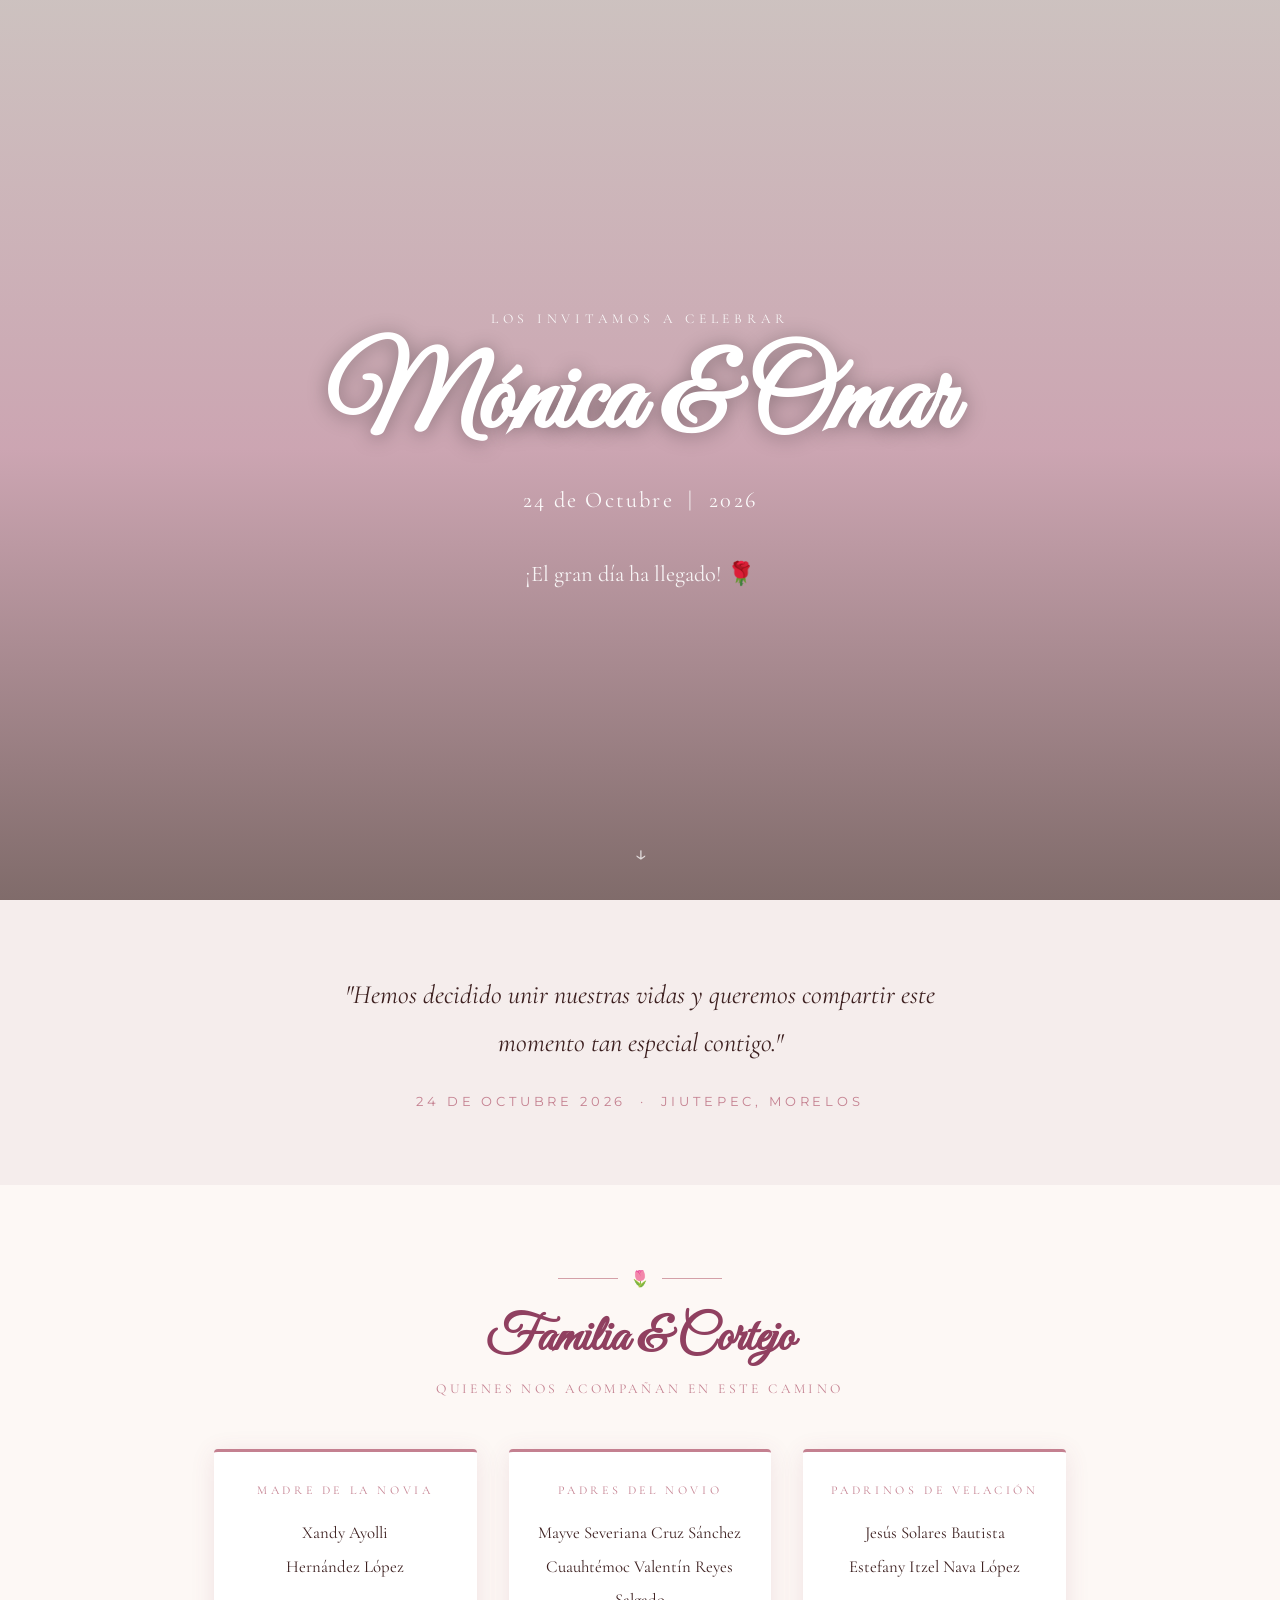
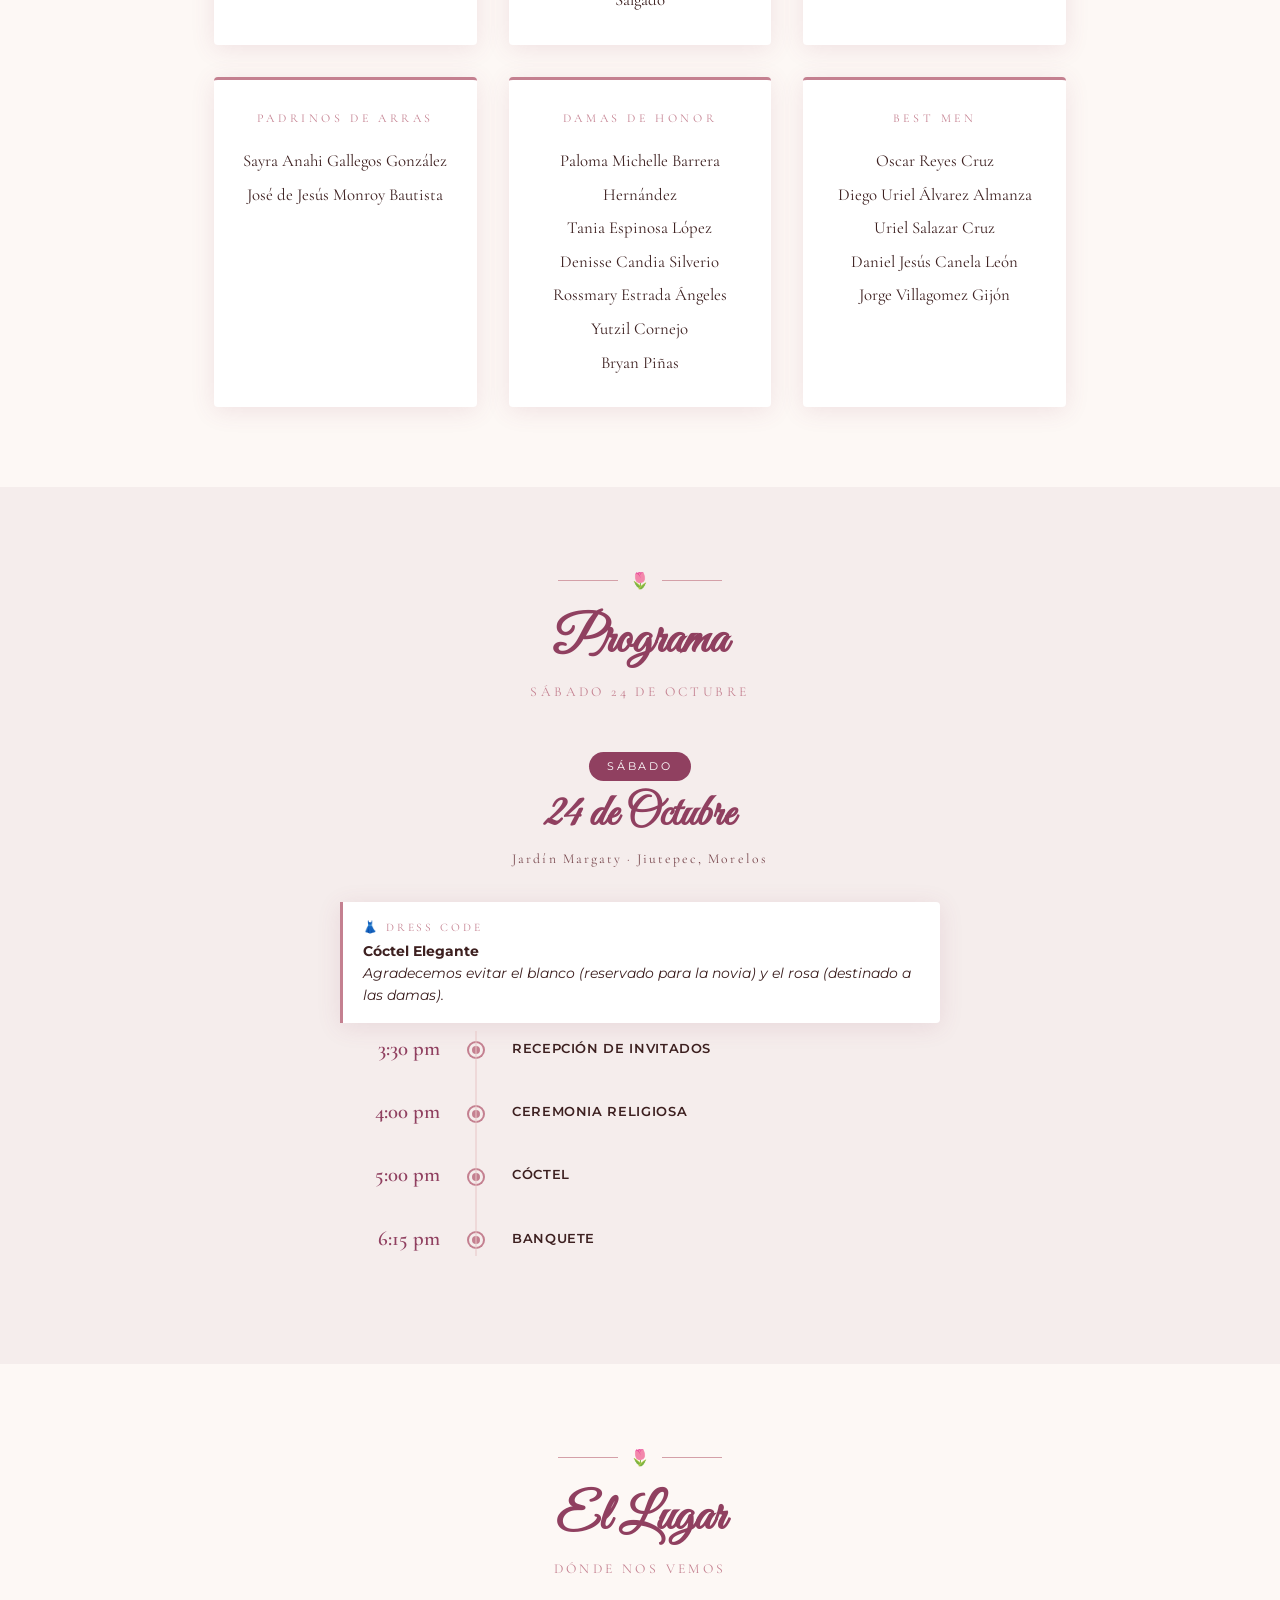
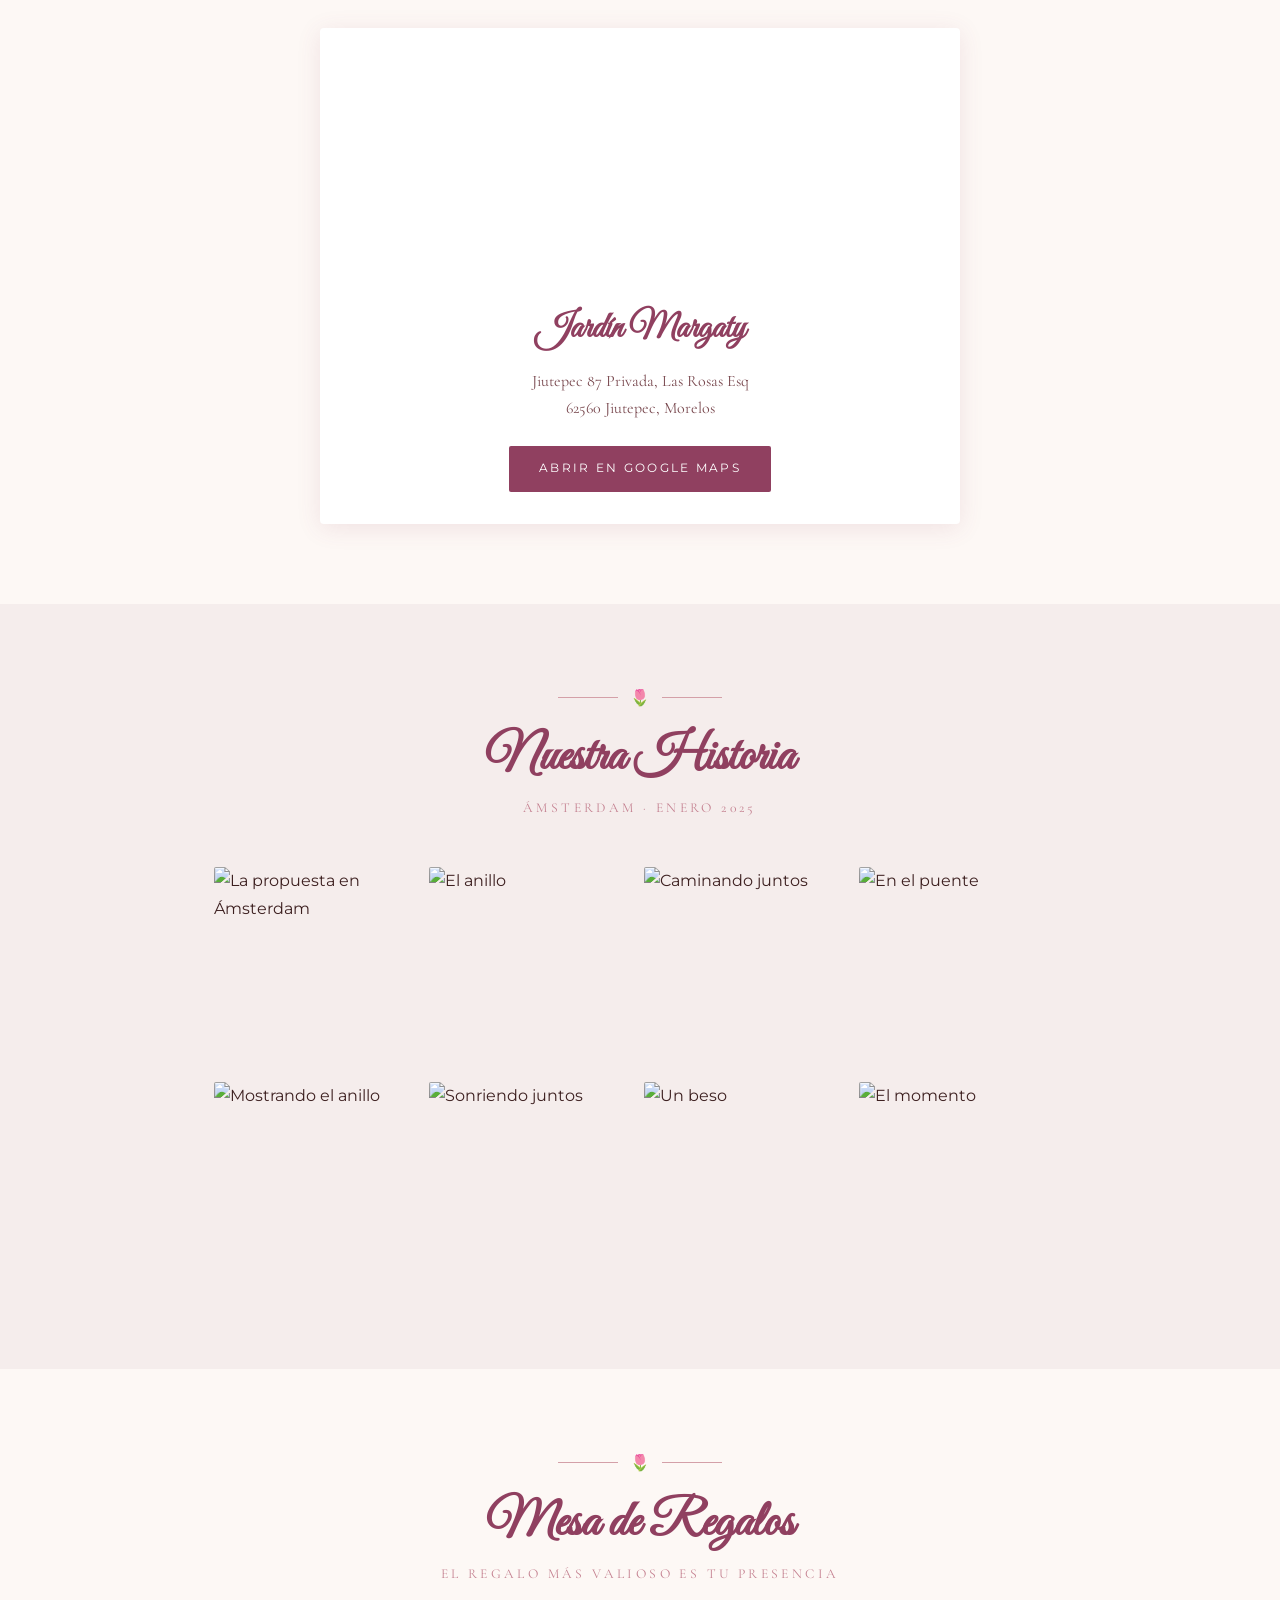
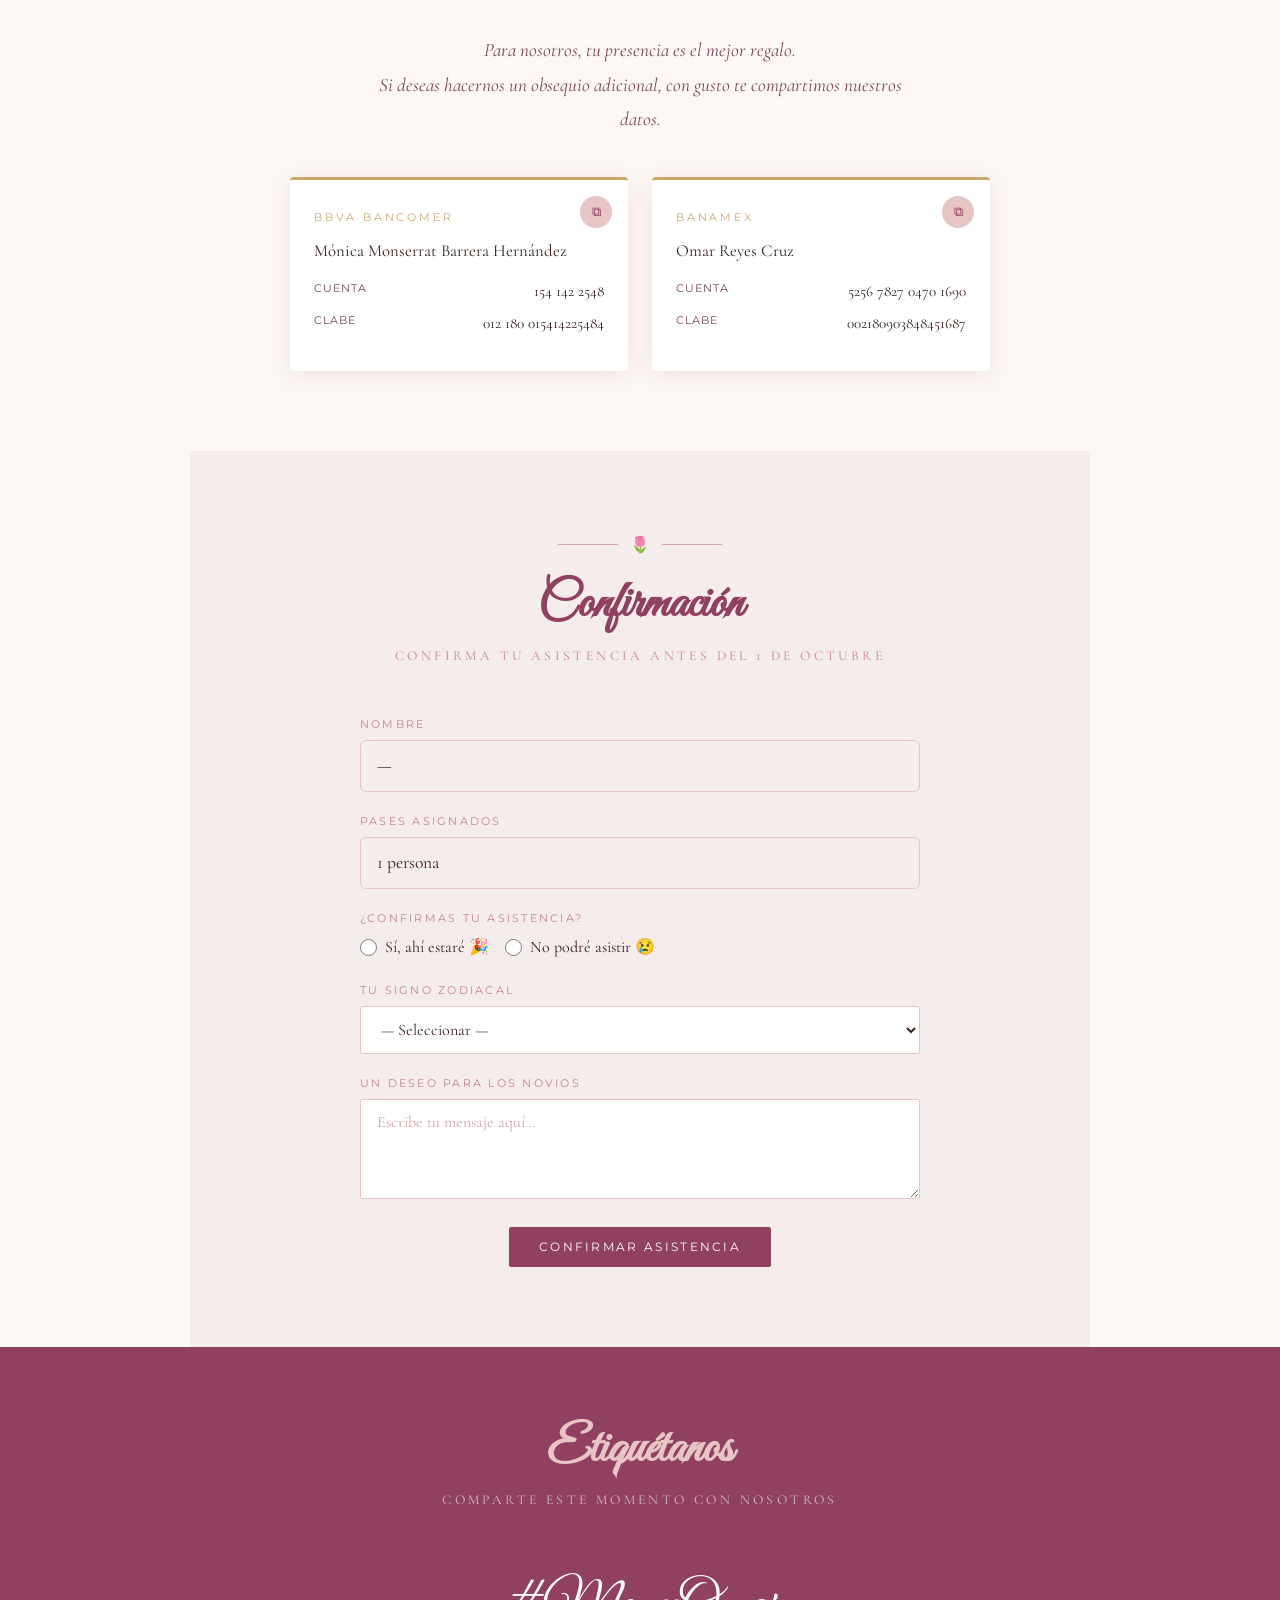
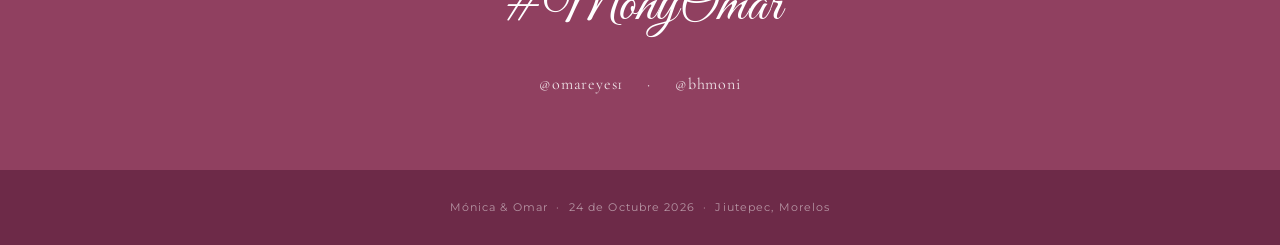
==== index.html @ d5cf1d87 "Mapa: usar coordenadas directas en botón Abrir en Google Maps Co-Authored-By: Claude Sonnet 4.6 <nor" ====
<!DOCTYPE html>
<html lang="es">
<head>
  <meta charset="UTF-8" />
  <meta name="viewport" content="width=device-width, initial-scale=1.0" />
  <title>Mónica & Omar · 24 de Octubre 2026</title>
  <meta name="description" content="Estás invitado a la boda de Mónica y Omar · 24 de Octubre 2026 · Jardín Margaty, Jiutepec, Morelos" />

  <!-- Open Graph -->
  <meta property="og:title"       content="Mónica & Omar · 24 Oct 2026" />
  <meta property="og:description" content="Nos casamos y queremos compartir este momento contigo." />
  <meta property="og:image"       content="./assets/img/20250118-IMG_1184.jpg" />
  <meta property="og:type"        content="website" />

  <!-- Fonts -->
  <link rel="preconnect" href="https://fonts.googleapis.com" />
  <link rel="preconnect" href="https://fonts.gstatic.com" crossorigin />
  <link href="https://fonts.googleapis.com/css2?family=Cormorant+Garamond:ital,wght@0,400;0,600;1,400&family=Great+Vibes&family=Montserrat:wght@300;400;600&display=swap" rel="stylesheet" />

  <link rel="stylesheet" href="./assets/css/style.css" />
</head>
<body>

  <!-- ===================== HERO ===================== -->
  <section class="hero">
    <div class="hero__bg" aria-hidden="true"></div>
    <div class="hero__overlay" aria-hidden="true"></div>
    <div class="hero__content">
      <p class="hero__eyebrow">Los invitamos a celebrar</p>
      <h1 class="hero__names">Mónica &amp; Omar</h1>
      <p class="hero__date">24 de Octubre &nbsp;|&nbsp; 2026</p>

      <div class="countdown" id="countdown">
        <div class="countdown__unit">
          <span class="countdown__num" id="cd-days">--</span>
          <span class="countdown__label">Días</span>
        </div>
        <div class="countdown__unit">
          <span class="countdown__num" id="cd-hours">--</span>
          <span class="countdown__label">Horas</span>
        </div>
        <div class="countdown__unit">
          <span class="countdown__num" id="cd-mins">--</span>
          <span class="countdown__label">Minutos</span>
        </div>
        <div class="countdown__unit">
          <span class="countdown__num" id="cd-secs">--</span>
          <span class="countdown__label">Segundos</span>
        </div>
      </div>
    </div>
    <div class="hero__scroll" aria-hidden="true">↓</div>
  </section>

  <!-- ===================== MENSAJE ===================== -->
  <section class="opening fade-in">
    <p class="opening__quote">
      "Hemos decidido unir nuestras vidas y queremos compartir este momento tan especial contigo."
    </p>
    <p class="opening__date">24 de Octubre 2026 &nbsp;·&nbsp; Jiutepec, Morelos</p>
  </section>

  <!-- ===================== SALUDO PERSONAL ===================== -->
  <section class="section saludo-personal fade-in" id="saludo-section" style="display:none">
    <div class="saludo-card">
      <p class="saludo-card__icon">🌷</p>
      <p class="saludo-card__texto" id="saludo-texto"></p>
      <p class="saludo-card__firma">— Mónica &amp; Omar</p>
    </div>
  </section>

  <!-- ===================== CORTEJO ===================== -->
  <section class="section">
    <div class="divider fade-in"><span class="divider-icon">🌷</span></div>
    <h2 class="section-title fade-in">Familia &amp; Cortejo</h2>
    <p class="section-subtitle fade-in">Quienes nos acompañan en este camino</p>

    <div class="cortejo__grid">

      <div class="cortejo__group fade-in">
        <p class="cortejo__group-title">Madre de la Novia</p>
        <p class="cortejo__name">Xandy Ayolli<br>Hernández López</p>
      </div>

      <div class="cortejo__group fade-in">
        <p class="cortejo__group-title">Padres del Novio</p>
        <p class="cortejo__name">
          Mayve Severiana Cruz Sánchez<br>
          Cuauhtémoc Valentín Reyes Salgado
        </p>
      </div>

      <div class="cortejo__group fade-in">
        <p class="cortejo__group-title">Padrinos de Velación</p>
        <p class="cortejo__name">
          Jesús Solares Bautista<br>
          Estefany Itzel Nava López
        </p>
      </div>

      <div class="cortejo__group fade-in">
        <p class="cortejo__group-title">Padrinos de Arras</p>
        <p class="cortejo__name">
          Sayra Anahi Gallegos González<br>
          José de Jesús Monroy Bautista
        </p>
      </div>

      <div class="cortejo__group fade-in">
        <p class="cortejo__group-title">Damas de Honor</p>
        <p class="cortejo__name">
          Paloma Michelle Barrera Hernández<br>
          Tania Espinosa López<br>
          Denisse Candia Silverio<br>
          Rossmary Estrada Ángeles<br>
          Yutzil Cornejo<br>
          Bryan Piñas
        </p>
      </div>

      <div class="cortejo__group fade-in">
        <p class="cortejo__group-title">Best Men</p>
        <p class="cortejo__name">
          Oscar Reyes Cruz<br>
          Diego Uriel Álvarez Almanza<br>
          Uriel Salazar Cruz<br>
          Daniel Jesús Canela León<br>
          Jorge Villagomez Gijón
        </p>
      </div>

    </div>
  </section>

  <!-- ===================== PROGRAMA ===================== -->
  <section class="section section--full programa">
    <div style="max-width:900px;margin:0 auto;padding:0 24px">
      <div class="divider fade-in"><span class="divider-icon">🌷</span></div>
      <h2 class="section-title fade-in">Programa</h2>
      <p class="section-subtitle fade-in">Sábado 24 de Octubre</p>

      <div class="programa__days">

        <!-- SÁBADO -->
        <div class="fade-in">
          <div class="dia-header">
            <span class="dia-header__tag">Sábado</span>
            <h3 class="dia-header__name">24 de Octubre</h3>
            <p class="dia-header__date">Jardín Margaty · Jiutepec, Morelos</p>
          </div>

          <div class="dia-dresscode fade-in">
            <p class="dia-dresscode__title">👗 Dress Code</p>
            <p class="dia-dresscode__text">
              <strong>Cóctel Elegante</strong><br>
              <em>Agradecemos evitar el blanco (reservado para la novia) y el rosa (destinado a las damas).</em>
            </p>
          </div>

          <div class="timeline fade-in">
            <div class="timeline__item">
              <div class="timeline__time">3:30 pm</div>
              <div class="timeline__dot"></div>
              <div class="timeline__content">
                <p class="timeline__content-title">Recepción de Invitados</p>
              </div>
            </div>
            <div class="timeline__item">
              <div class="timeline__time">4:00 pm</div>
              <div class="timeline__dot"></div>
              <div class="timeline__content">
                <p class="timeline__content-title">Ceremonia Religiosa</p>
              </div>
            </div>
            <div class="timeline__item">
              <div class="timeline__time">5:00 pm</div>
              <div class="timeline__dot"></div>
              <div class="timeline__content">
                <p class="timeline__content-title">Cóctel</p>
              </div>
            </div>
            <div class="timeline__item">
              <div class="timeline__time">6:15 pm</div>
              <div class="timeline__dot"></div>
              <div class="timeline__content">
                <p class="timeline__content-title">Banquete</p>
              </div>
            </div>
          </div>
        </div>

      </div>
    </div>
  </section>

  <!-- ===================== LUGAR ===================== -->
  <section class="section lugar">
    <div class="divider fade-in"><span class="divider-icon">🌷</span></div>
    <h2 class="section-title fade-in">El Lugar</h2>
    <p class="section-subtitle fade-in">Dónde nos vemos</p>

    <div class="lugar__card fade-in">
      <iframe
        class="lugar__map"
        src="https://www.google.com/maps/embed?pb=!1m18!1m12!1m3!1d3773.5!2d-99.2026039!3d18.8896156!2m3!1f0!2f0!3f0!3m2!1i1024!2i768!4f13.1!3m3!1m2!1s0x85cddf001e820e43:0xcff3419df0b60495!2sJard%C3%ADn+Margaty!5e0!3m2!1ses!2smx!4v1"
        allowfullscreen=""
        loading="lazy"
        referrerpolicy="no-referrer-when-downgrade"
        title="Jardín Margaty"
      ></iframe>
      <div class="lugar__info">
        <h3 class="lugar__name">Jardín Margaty</h3>
        <p class="lugar__address">
          Jiutepec 87 Privada, Las Rosas Esq<br>
          62560 Jiutepec, Morelos
        </p>
        <a
          class="btn"
          href="https://maps.google.com/?q=18.8896298,-99.2000004"
          target="_blank"
          rel="noopener"
        >
          Abrir en Google Maps
        </a>
      </div>
    </div>
  </section>

  <!-- ===================== GALERÍA ===================== -->
  <section class="galeria section--full fade-in">
    <div class="galeria__inner">
      <div class="divider"><span class="divider-icon">🌷</span></div>
      <h2 class="section-title">Nuestra Historia</h2>
      <p class="section-subtitle">Ámsterdam · Enero 2025</p>

      <div class="galeria__grid">
        <div class="foto"><img src="./assets/img/20250118-IMG_1188.jpg" alt="La propuesta en Ámsterdam" loading="lazy" /></div>
        <div class="foto"><img src="./assets/img/20250118-IMG_1177.jpg" alt="El anillo" loading="lazy" /></div>
        <div class="foto"><img src="./assets/img/20250118-IMG_1212.jpg" alt="Caminando juntos" loading="lazy" /></div>
        <div class="foto"><img src="./assets/img/20250118-IMG_1134.jpg" alt="En el puente" loading="lazy" /></div>
        <div class="foto"><img src="./assets/img/20250118-IMG_1184.jpg" alt="Mostrando el anillo" loading="lazy" /></div>
        <div class="foto"><img src="./assets/img/20250118-IMG_1129.jpg" alt="Sonriendo juntos" loading="lazy" /></div>
        <div class="foto"><img src="./assets/img/20250118-IMG_1143.jpg" alt="Un beso" loading="lazy" /></div>
        <div class="foto"><img src="./assets/img/20250118-IMG_1167.jpg" alt="El momento" loading="lazy" /></div>
      </div>
    </div>
  </section>

  <!-- ===================== REGALOS ===================== -->
  <section class="section regalos">
    <div class="divider fade-in"><span class="divider-icon">🌷</span></div>
    <h2 class="section-title fade-in">Mesa de Regalos</h2>
    <p class="section-subtitle fade-in">El regalo más valioso es tu presencia</p>

    <p class="regalos__msg fade-in">
      Para nosotros, tu presencia es el mejor regalo.<br>
      Si deseas hacernos un obsequio adicional, con gusto te compartimos nuestros datos.
    </p>

    <div class="regalos__cards">

      <div class="regalo-card fade-in">
        <button class="copy-btn" data-copy="154 142 2548" title="Copiar número de cuenta">⧉</button>
        <p class="regalo-card__bank">BBVA Bancomer</p>
        <p class="regalo-card__name">Mónica Monserrat Barrera Hernández</p>
        <div class="regalo-card__row">
          <span class="regalo-card__key">Cuenta</span>
          <span class="regalo-card__val">154 142 2548</span>
        </div>
        <div class="regalo-card__row">
          <span class="regalo-card__key">CLABE</span>
          <span class="regalo-card__val">012 180 015414225484</span>
        </div>
      </div>

      <div class="regalo-card fade-in">
        <button class="copy-btn" data-copy="5256 7827 0470 1690" title="Copiar número de cuenta">⧉</button>
        <p class="regalo-card__bank">Banamex</p>
        <p class="regalo-card__name">Omar Reyes Cruz</p>
        <div class="regalo-card__row">
          <span class="regalo-card__key">Cuenta</span>
          <span class="regalo-card__val">5256 7827 0470 1690</span>
        </div>
        <div class="regalo-card__row">
          <span class="regalo-card__key">CLABE</span>
          <span class="regalo-card__val">002180903848451687</span>
        </div>
      </div>

    </div>
  </section>

  <!-- ===================== RSVP ===================== -->
  <section class="section rsvp">
    <div class="divider fade-in"><span class="divider-icon">🌷</span></div>
    <h2 class="section-title fade-in">Confirmación</h2>
    <p class="section-subtitle fade-in">Confirma tu asistencia antes del 1 de Octubre</p>

    <form id="rsvp-form" class="rsvp__form fade-in" novalidate>
      <input type="hidden" name="version" value="Sábado" />

      <div class="form-group">
        <label class="form-label">Nombre</label>
        <p class="pases-badge" id="nombre-display"></p>
        <input type="hidden" id="nombre" name="nombre" />
      </div>

      <div class="form-group">
        <label class="form-label">Pases asignados</label>
        <p class="pases-badge" id="pases-display"></p>
        <input type="hidden" id="pases" name="pases" />
      </div>

      <div class="form-group" id="mesa-group" style="display:none">
        <label class="form-label">Mesa asignada</label>
        <p class="pases-badge" id="mesa-display"></p>
        <input type="hidden" id="mesa" name="mesa" />
      </div>

      <div class="form-group">
        <label class="form-label">¿Confirmas tu asistencia?</label>
        <div class="form-radio-group">
          <label class="radio-option">
            <input type="radio" name="asistencia" value="Sí" required /> Sí, ahí estaré 🎉
          </label>
          <label class="radio-option">
            <input type="radio" name="asistencia" value="No" /> No podré asistir 😢
          </label>
        </div>
      </div>

      <div id="companions-container"></div>

      <div class="form-group">
        <label class="form-label" for="mensaje">Un deseo para los novios</label>
        <textarea class="form-control" id="mensaje" name="mensaje" placeholder="Escribe tu mensaje aquí..."></textarea>
      </div>

      <div class="form-submit">
        <button type="submit" class="btn">Confirmar Asistencia</button>
      </div>

    </form>

    <div id="rsvp-success" class="rsvp-success">
      <div class="rsvp-success__icon">🌷</div>
      <h3 class="rsvp-success__title">¡Gracias!</h3>
      <p class="rsvp-success__text">Tu confirmación fue recibida. Nos vemos el 24 de octubre.</p>
    </div>

  </section>

  <!-- ===================== REDES ===================== -->
  <section class="redes fade-in">
    <h2 class="section-title" style="color:var(--blush)">Etiquétanos</h2>
    <p class="section-subtitle">Comparte este momento con nosotros</p>
    <p class="redes__hashtag">#MonyOmar</p>
    <div class="redes__handles">
      <span class="redes__handle">@omareyes1</span>
      <span class="redes__handle">·</span>
      <span class="redes__handle">@bhmoni</span>
    </div>
  </section>

  <!-- ===================== FOOTER ===================== -->
  <footer>
    <p>Mónica &amp; Omar &nbsp;·&nbsp; 24 de Octubre 2026 &nbsp;·&nbsp; Jiutepec, Morelos</p>
  </footer>

  <script src="./assets/js/main.js"></script>
</body>
</html>
---- assets/css/style.css ----
/* ============================================================
   VARIABLES
   ============================================================ */
:root {
  --blush:        #E8C5C5;
  --rosa-palo:    #D4A0A8;
  --rosa-canela:  #C48090;
  --rosa-medio:   #B06878;
  --borgona:      #904060;
  --borgona-dark: #6D2A48;
  --crema:        #FDF8F5;
  --crema-2:      #F5EDEC;
  --texto:        #3D2020;
  --texto-suave:  #7A4A50;
  --dorado:       #C9A96E;
  --blanco:       #FFFFFF;

  --font-script: 'Great Vibes', cursive;
  --font-serif:  'Cormorant Garamond', serif;
  --font-sans:   'Montserrat', sans-serif;

  --shadow:       0 4px 24px rgba(144, 64, 96, 0.12);
  --shadow-hover: 0 8px 36px rgba(144, 64, 96, 0.22);
  --transition:   all 0.35s ease;
}

/* ============================================================
   RESET & BASE
   ============================================================ */
*, *::before, *::after { box-sizing: border-box; margin: 0; padding: 0; }

html { scroll-behavior: smooth; font-size: 16px; }

body {
  font-family: var(--font-sans);
  background: var(--crema);
  color: var(--texto);
  overflow-x: hidden;
  line-height: 1.7;
}

img { display: block; max-width: 100%; }
a   { color: inherit; text-decoration: none; }

/* ============================================================
   UTILITIES
   ============================================================ */
.section {
  padding: 80px 24px;
  max-width: 900px;
  margin: 0 auto;
}

.section--full {
  max-width: 100%;
  padding-left: 0;
  padding-right: 0;
}

.section-title {
  font-family: var(--font-script);
  font-size: clamp(2.2rem, 6vw, 3.2rem);
  color: var(--borgona);
  text-align: center;
  margin-bottom: 8px;
  line-height: 1.2;
}

.section-subtitle {
  font-family: var(--font-serif);
  font-size: clamp(0.75rem, 2.2vw, 0.85rem);
  letter-spacing: 0.25em;
  text-transform: uppercase;
  color: var(--rosa-canela);
  text-align: center;
  margin-bottom: 48px;
}

.divider {
  display: flex;
  align-items: center;
  justify-content: center;
  gap: 12px;
  margin: 0 auto 16px;
  width: fit-content;
}
.divider::before,
.divider::after {
  content: '';
  display: block;
  width: 60px;
  height: 1px;
  background: var(--rosa-palo);
}
.divider-icon {
  color: var(--rosa-canela);
  font-size: 1rem;
}

/* fade-in on scroll */
.fade-in {
  opacity: 0;
  transform: translateY(28px);
  transition: opacity 0.7s ease, transform 0.7s ease;
}
.fade-in.visible {
  opacity: 1;
  transform: translateY(0);
}

/* ============================================================
   HERO
   ============================================================ */
.hero {
  position: relative;
  width: 100%;
  height: 100svh;
  min-height: 600px;
  overflow: hidden;
  display: flex;
  align-items: center;
  justify-content: center;
}

.hero__bg {
  position: absolute;
  inset: 0;
  background-image: url('../img/20250118-IMG_1188.jpg');
  background-size: cover;
  background-position: center 30%;
  transform: scale(1.05);
  transition: transform 8s ease;
}
.hero__bg.loaded { transform: scale(1); }

.hero__overlay {
  position: absolute;
  inset: 0;
  background: linear-gradient(
    to bottom,
    rgba(61, 32, 32, 0.25) 0%,
    rgba(144, 64, 96, 0.45) 50%,
    rgba(61, 32, 32, 0.65) 100%
  );
}

.hero__content {
  position: relative;
  z-index: 2;
  text-align: center;
  color: var(--blanco);
  padding: 24px;
}

.hero__eyebrow {
  font-family: var(--font-serif);
  font-size: clamp(0.7rem, 2vw, 0.85rem);
  letter-spacing: 0.35em;
  text-transform: uppercase;
  opacity: 0.9;
  margin-bottom: 12px;
}

.hero__names {
  font-family: var(--font-script);
  font-size: clamp(3.5rem, 12vw, 7rem);
  line-height: 1.1;
  text-shadow: 0 2px 20px rgba(0,0,0,0.35);
  margin-bottom: 16px;
}

.hero__date {
  font-family: var(--font-serif);
  font-size: clamp(1rem, 3vw, 1.4rem);
  letter-spacing: 0.1em;
  opacity: 0.95;
  margin-bottom: 36px;
}

/* countdown */
.countdown {
  display: flex;
  gap: clamp(10px, 3vw, 24px);
  justify-content: center;
  flex-wrap: wrap;
}

.countdown__unit {
  display: flex;
  flex-direction: column;
  align-items: center;
  background: rgba(255,255,255,0.15);
  backdrop-filter: blur(8px);
  border: 1px solid rgba(255,255,255,0.3);
  border-radius: 8px;
  padding: 14px 18px 10px;
  min-width: 70px;
}

.countdown__num {
  font-family: var(--font-serif);
  font-size: clamp(1.8rem, 5vw, 2.6rem);
  font-weight: 600;
  line-height: 1;
}

.countdown__label {
  font-size: 0.58rem;
  letter-spacing: 0.2em;
  text-transform: uppercase;
  margin-top: 4px;
  opacity: 0.85;
}

.hero__scroll {
  position: absolute;
  bottom: 28px;
  left: 50%;
  transform: translateX(-50%);
  z-index: 2;
  color: rgba(255,255,255,0.75);
  animation: bounce 2s infinite;
  font-size: 1.4rem;
}

@keyframes bounce {
  0%, 100% { transform: translateX(-50%) translateY(0); }
  50%       { transform: translateX(-50%) translateY(8px); }
}

/* ============================================================
   OPENING MESSAGE
   ============================================================ */
.opening {
  text-align: center;
  background: var(--crema-2);
  padding: 72px 24px;
}

.opening__quote {
  font-family: var(--font-serif);
  font-size: clamp(1.2rem, 3.5vw, 1.65rem);
  color: var(--texto);
  max-width: 680px;
  margin: 0 auto 24px;
  line-height: 1.8;
  font-style: italic;
}

.opening__date {
  font-family: var(--font-sans);
  font-size: 0.8rem;
  letter-spacing: 0.3em;
  text-transform: uppercase;
  color: var(--rosa-canela);
}

/* ============================================================
   CORTEJO
   ============================================================ */
.cortejo__grid {
  display: grid;
  grid-template-columns: repeat(auto-fit, minmax(240px, 1fr));
  gap: 32px;
  margin-top: 8px;
}

.cortejo__group {
  text-align: center;
  padding: 28px 20px;
  background: var(--blanco);
  border-radius: 4px;
  box-shadow: var(--shadow);
  border-top: 3px solid var(--rosa-canela);
}

.cortejo__group-title {
  font-family: var(--font-serif);
  font-size: 0.75rem;
  letter-spacing: 0.3em;
  text-transform: uppercase;
  color: var(--rosa-canela);
  margin-bottom: 16px;
}

.cortejo__name {
  font-family: var(--font-serif);
  font-size: 1.05rem;
  color: var(--texto);
  line-height: 2;
}

/* ============================================================
   PROGRAMA / TIMELINE
   ============================================================ */
.programa {
  background: var(--crema-2);
}

.programa__days {
  display: flex;
  flex-direction: column;
  gap: 60px;
}

.dia-header {
  text-align: center;
  margin-bottom: 32px;
}

.dia-header__tag {
  display: inline-block;
  background: var(--borgona);
  color: var(--blanco);
  font-family: var(--font-sans);
  font-size: 0.7rem;
  letter-spacing: 0.25em;
  text-transform: uppercase;
  padding: 5px 18px;
  border-radius: 20px;
  margin-bottom: 8px;
}

.dia-header__name {
  font-family: var(--font-script);
  font-size: clamp(2rem, 6vw, 2.8rem);
  color: var(--borgona);
  line-height: 1.2;
}

.dia-header__date {
  font-family: var(--font-serif);
  font-size: 0.85rem;
  letter-spacing: 0.15em;
  color: var(--texto-suave);
  margin-top: 4px;
}

/* timeline */
.timeline {
  position: relative;
  max-width: 600px;
  margin: 0 auto;
}

.timeline::before {
  content: '';
  position: absolute;
  left: calc(100px + 16px + 20px);
  top: 0; bottom: 0;
  width: 1px;
  background: var(--blush);
  transform: translateX(-50%);
}

.timeline__item {
  display: grid;
  grid-template-columns: 100px 40px 1fr;
  gap: 16px;
  align-items: center;
  margin-bottom: 28px;
}

.timeline__item .timeline__time    { grid-column: 1; text-align: right; }
.timeline__item .timeline__dot     { grid-column: 2; }
.timeline__item .timeline__content { grid-column: 3; text-align: left; }

.timeline__dot {
  width: 14px;
  height: 14px;
  background: var(--rosa-canela);
  border-radius: 50%;
  border: 3px solid var(--crema-2);
  box-shadow: 0 0 0 2px var(--rosa-canela);
  margin: 4px auto 0;
  flex-shrink: 0;
}

.timeline__time {
  font-family: var(--font-serif);
  font-size: 1.3rem;
  color: var(--borgona);
  font-weight: 600;
}

.timeline__content-title {
  font-family: var(--font-sans);
  font-size: 0.8rem;
  font-weight: 600;
  letter-spacing: 0.05em;
  text-transform: uppercase;
  color: var(--texto);
}

/* dress code badge */
.dia-dresscode {
  max-width: 600px;
  margin: 0 auto 8px;
  background: var(--blanco);
  border-left: 3px solid var(--rosa-canela);
  padding: 16px 20px;
  border-radius: 0 4px 4px 0;
  box-shadow: var(--shadow);
}

.dia-dresscode__title {
  font-family: var(--font-serif);
  font-size: 0.72rem;
  letter-spacing: 0.25em;
  text-transform: uppercase;
  color: var(--rosa-canela);
  margin-bottom: 4px;
}

.dia-dresscode__text {
  font-size: 0.85rem;
  color: var(--texto);
  line-height: 1.6;
}

/* ============================================================
   LUGAR
   ============================================================ */
.lugar {
  text-align: center;
}

.lugar__card {
  background: var(--blanco);
  box-shadow: var(--shadow);
  border-radius: 4px;
  overflow: hidden;
  max-width: 640px;
  margin: 0 auto;
}

.lugar__map {
  width: 100%;
  height: 240px;
  border: 0;
  display: block;
}

.lugar__info {
  padding: 32px 28px;
}

.lugar__name {
  font-family: var(--font-script);
  font-size: 2.2rem;
  color: var(--borgona);
  margin-bottom: 8px;
}

.lugar__address {
  font-family: var(--font-serif);
  font-size: 1rem;
  color: var(--texto-suave);
  line-height: 1.7;
  margin-bottom: 24px;
}

.btn {
  display: inline-block;
  background: var(--borgona);
  color: var(--blanco);
  font-family: var(--font-sans);
  font-size: 0.72rem;
  letter-spacing: 0.2em;
  text-transform: uppercase;
  padding: 13px 30px;
  border-radius: 2px;
  border: none;
  cursor: pointer;
  transition: var(--transition);
}
.btn:hover {
  background: var(--borgona-dark);
  box-shadow: var(--shadow-hover);
  transform: translateY(-1px);
}
.btn--outline {
  background: transparent;
  border: 1.5px solid var(--borgona);
  color: var(--borgona);
}
.btn--outline:hover {
  background: var(--borgona);
  color: var(--blanco);
}

/* ============================================================
   GALERÍA
   ============================================================ */
.galeria {
  background: var(--crema-2);
  padding: 80px 0;
}

.galeria__inner {
  max-width: 900px;
  margin: 0 auto;
  padding: 0 24px;
}

.galeria__grid {
  display: grid;
  grid-template-columns: repeat(4, 1fr);
  gap: 8px;
}

.galeria__grid .foto {
  aspect-ratio: 1;
  overflow: hidden;
  border-radius: 2px;
}

.galeria__grid .foto img {
  width: 100%;
  height: 100%;
  object-fit: cover;
  transition: transform 0.5s ease;
}
.galeria__grid .foto:hover img { transform: scale(1.04); }

/* ============================================================
   REGALOS
   ============================================================ */
.regalos {
  text-align: center;
}

.regalos__msg {
  font-family: var(--font-serif);
  font-size: clamp(1rem, 2.5vw, 1.2rem);
  color: var(--texto-suave);
  max-width: 560px;
  margin: 0 auto 40px;
  line-height: 1.8;
  font-style: italic;
}

.regalos__cards {
  display: grid;
  grid-template-columns: repeat(auto-fit, minmax(260px, 1fr));
  gap: 24px;
  max-width: 700px;
  margin: 0 auto;
}

.regalo-card {
  background: var(--blanco);
  box-shadow: var(--shadow);
  border-radius: 4px;
  padding: 28px 24px;
  text-align: left;
  border-top: 3px solid var(--dorado);
  position: relative;
}

.regalo-card__bank {
  font-family: var(--font-sans);
  font-size: 0.7rem;
  letter-spacing: 0.25em;
  text-transform: uppercase;
  color: var(--dorado);
  margin-bottom: 10px;
}

.regalo-card__name {
  font-family: var(--font-serif);
  font-size: 1.05rem;
  color: var(--texto);
  margin-bottom: 14px;
}

.regalo-card__row {
  display: flex;
  justify-content: space-between;
  align-items: flex-start;
  gap: 8px;
  margin-bottom: 6px;
}

.regalo-card__key {
  font-size: 0.68rem;
  letter-spacing: 0.1em;
  text-transform: uppercase;
  color: var(--texto-suave);
  flex-shrink: 0;
}

.regalo-card__val {
  font-family: var(--font-serif);
  font-size: 0.95rem;
  color: var(--texto);
  text-align: right;
  word-break: break-all;
}

.copy-btn {
  position: absolute;
  top: 16px;
  right: 16px;
  background: var(--blush);
  border: none;
  border-radius: 50%;
  width: 32px;
  height: 32px;
  cursor: pointer;
  display: flex;
  align-items: center;
  justify-content: center;
  font-size: 0.8rem;
  color: var(--borgona);
  transition: var(--transition);
}
.copy-btn:hover { background: var(--rosa-palo); color: var(--blanco); }
.copy-btn.copied { background: var(--borgona); color: var(--blanco); }

/* ============================================================
   RSVP
   ============================================================ */
.rsvp {
  background: var(--crema-2);
}

.rsvp__form {
  max-width: 560px;
  margin: 0 auto;
  display: flex;
  flex-direction: column;
  gap: 20px;
}

.form-group {
  display: flex;
  flex-direction: column;
  gap: 6px;
}

.form-label {
  font-family: var(--font-sans);
  font-size: 0.7rem;
  letter-spacing: 0.2em;
  text-transform: uppercase;
  color: var(--rosa-canela);
}

.pases-badge {
  font-family: var(--font-serif);
  font-size: 1.1rem;
  color: var(--borgonha);
  background: var(--crema-2);
  border: 1.5px solid var(--blush);
  border-radius: 6px;
  padding: 10px 16px;
  margin: 0;
}

.saludo-personal { padding: 0 24px 40px; }

.saludo-card {
  max-width: 560px;
  margin: 0 auto;
  background: var(--crema-2);
  border: 1.5px solid var(--blush);
  border-radius: 12px;
  padding: 32px 28px;
  text-align: center;
}

.saludo-card__icon { font-size: 2rem; margin: 0 0 12px; }

.saludo-card__texto {
  font-family: var(--font-serif);
  font-size: 1.15rem;
  color: var(--borgonha);
  font-style: italic;
  line-height: 1.6;
  margin: 0 0 16px;
}

.saludo-card__firma {
  font-family: var(--font-sans);
  font-size: 0.75rem;
  letter-spacing: 0.15em;
  color: var(--rosa-canela);
  margin: 0;
}

.form-control {
  background: var(--blanco);
  border: 1.5px solid var(--blush);
  border-radius: 2px;
  padding: 12px 16px;
  font-family: var(--font-serif);
  font-size: 1rem;
  color: var(--texto);
  transition: var(--transition);
  width: 100%;
  outline: none;
}
.form-control:focus {
  border-color: var(--rosa-canela);
  box-shadow: 0 0 0 3px rgba(196, 128, 144, 0.15);
}
.form-control::placeholder { color: var(--rosa-palo); }

.form-radio-group {
  display: flex;
  gap: 16px;
  flex-wrap: wrap;
}

.radio-option {
  display: flex;
  align-items: center;
  gap: 8px;
  cursor: pointer;
  font-family: var(--font-serif);
  font-size: 1rem;
  color: var(--texto);
}

.radio-option input[type="radio"] {
  accent-color: var(--borgona);
  width: 17px;
  height: 17px;
  cursor: pointer;
}

select.form-control { cursor: pointer; }

textarea.form-control {
  resize: vertical;
  min-height: 100px;
}

.form-submit {
  text-align: center;
  margin-top: 8px;
}

.rsvp-success {
  display: none;
  text-align: center;
  padding: 36px;
  background: var(--blanco);
  border-radius: 4px;
  box-shadow: var(--shadow);
  max-width: 560px;
  margin: 0 auto;
}

.rsvp-success__icon { font-size: 2.5rem; margin-bottom: 12px; }
.rsvp-success__title {
  font-family: var(--font-script);
  font-size: 2rem;
  color: var(--borgona);
  margin-bottom: 8px;
}
.rsvp-success__text {
  font-family: var(--font-serif);
  font-size: 1rem;
  color: var(--texto-suave);
}

/* ============================================================
   REDES SOCIALES
   ============================================================ */
.redes {
  text-align: center;
  background: var(--borgona);
  color: var(--blanco);
  padding: 72px 24px;
}

.redes .section-title { color: var(--blush); }
.redes .section-subtitle { color: rgba(255,255,255,0.65); }

.redes__hashtag {
  font-family: var(--font-script);
  font-size: clamp(2rem, 8vw, 3.5rem);
  color: var(--blanco);
  margin-bottom: 16px;
}

.redes__handles {
  display: flex;
  gap: 24px;
  justify-content: center;
  flex-wrap: wrap;
  margin-top: 12px;
}

.redes__handle {
  font-family: var(--font-serif);
  font-size: 1rem;
  color: rgba(255,255,255,0.85);
  letter-spacing: 0.05em;
}

/* ============================================================
   FOOTER
   ============================================================ */
footer {
  background: var(--borgona-dark);
  color: rgba(255,255,255,0.5);
  text-align: center;
  padding: 28px 24px;
  font-family: var(--font-sans);
  font-size: 0.7rem;
  letter-spacing: 0.1em;
}

/* ============================================================
   MOBILE
   ============================================================ */
@media (max-width: 600px) {
  .timeline::before { left: calc(70px + 12px + 16px); }

  .timeline__item {
    grid-template-columns: 70px 32px 1fr;
    gap: 8px 12px;
    align-items: center;
  }

  .timeline__item .timeline__dot     { grid-column: 2; }
  .timeline__item .timeline__time    { grid-column: 1; text-align: right; }
  .timeline__item .timeline__content { grid-column: 3; text-align: left; }

  .galeria__grid { grid-template-columns: repeat(2, 1fr); }
}
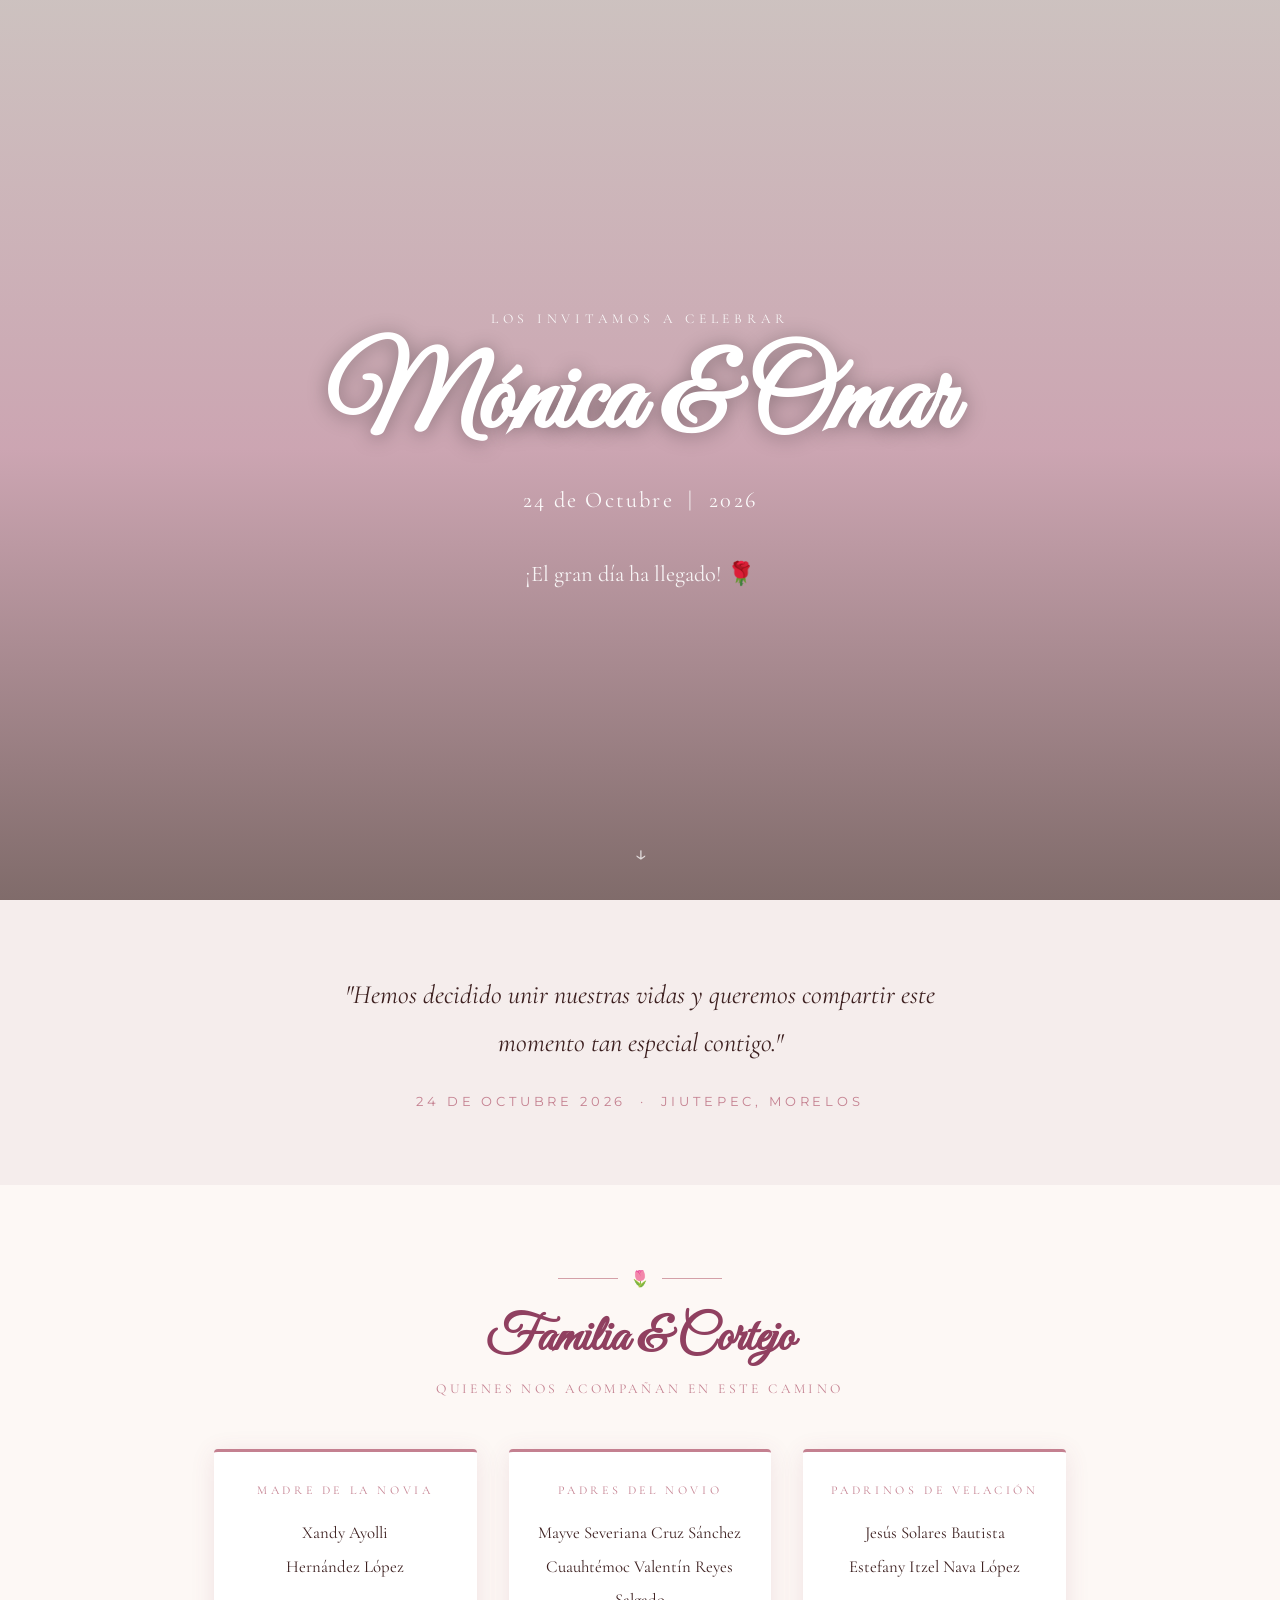
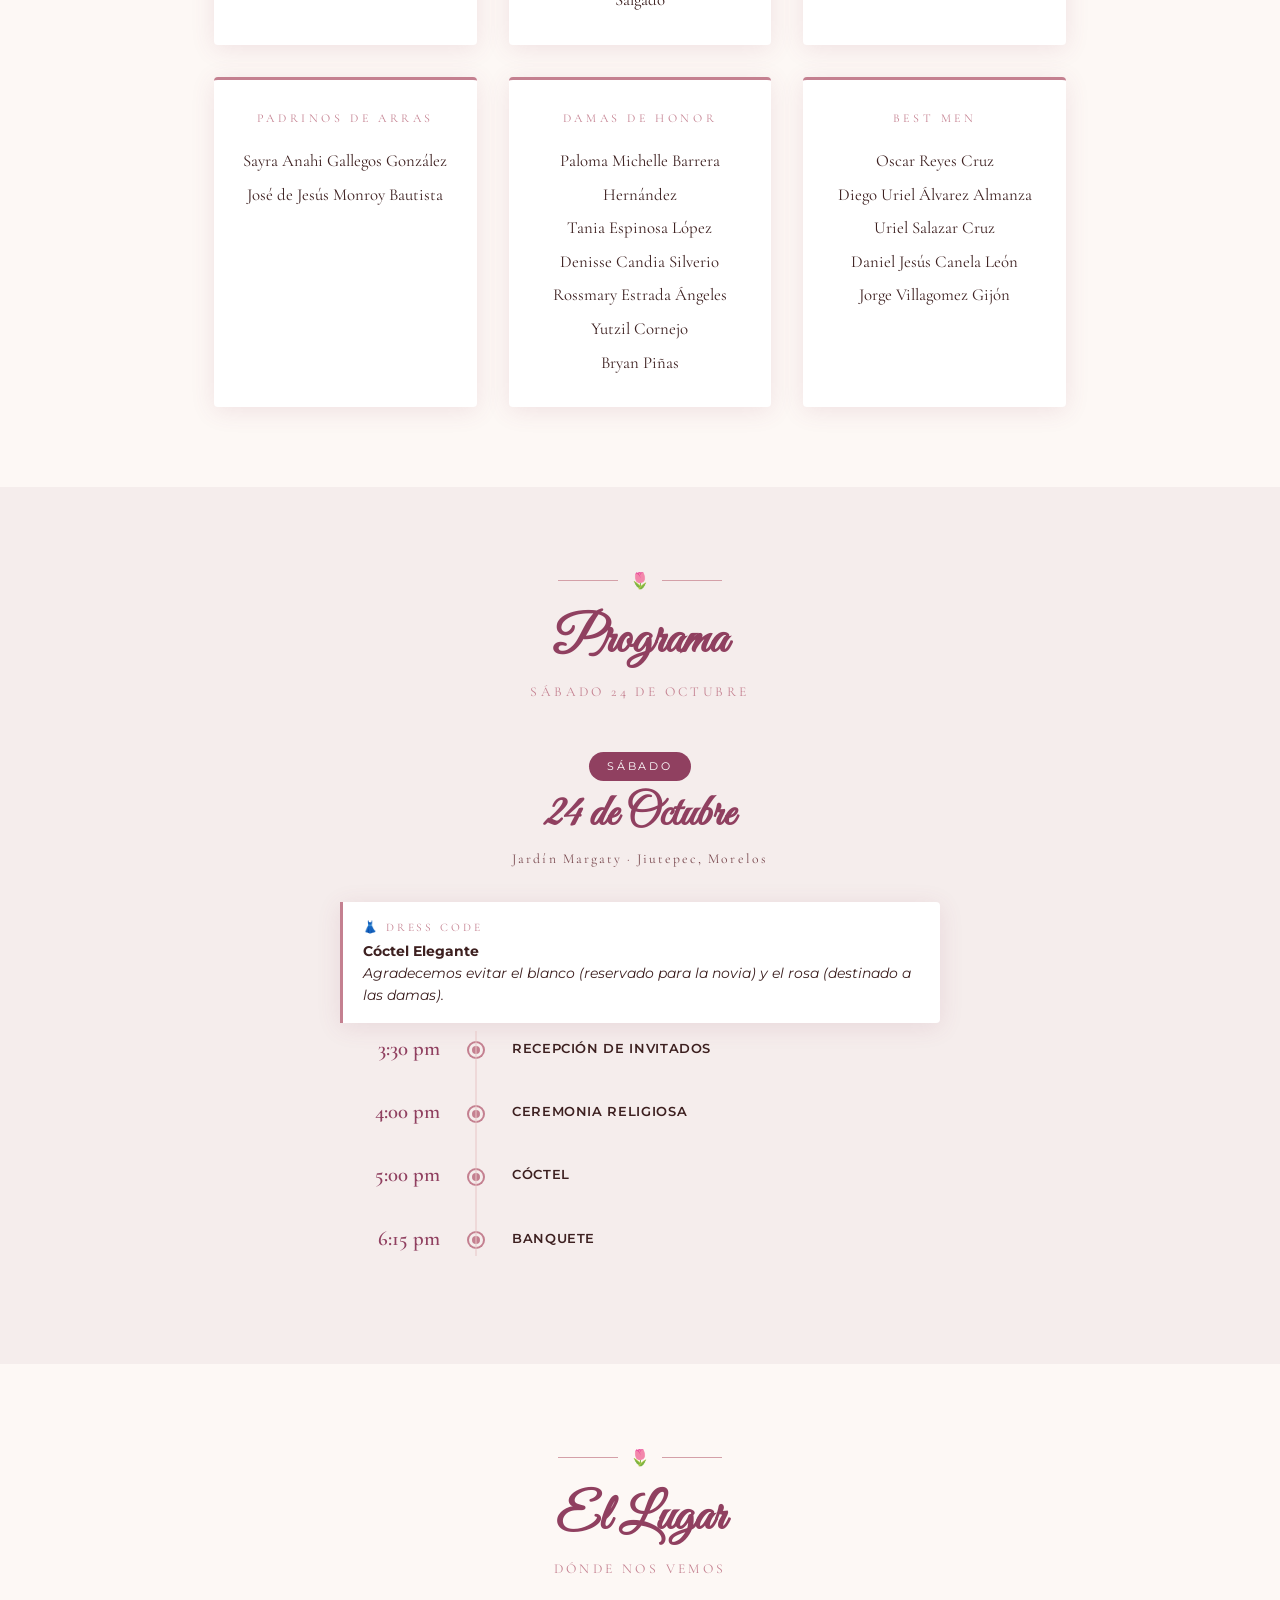
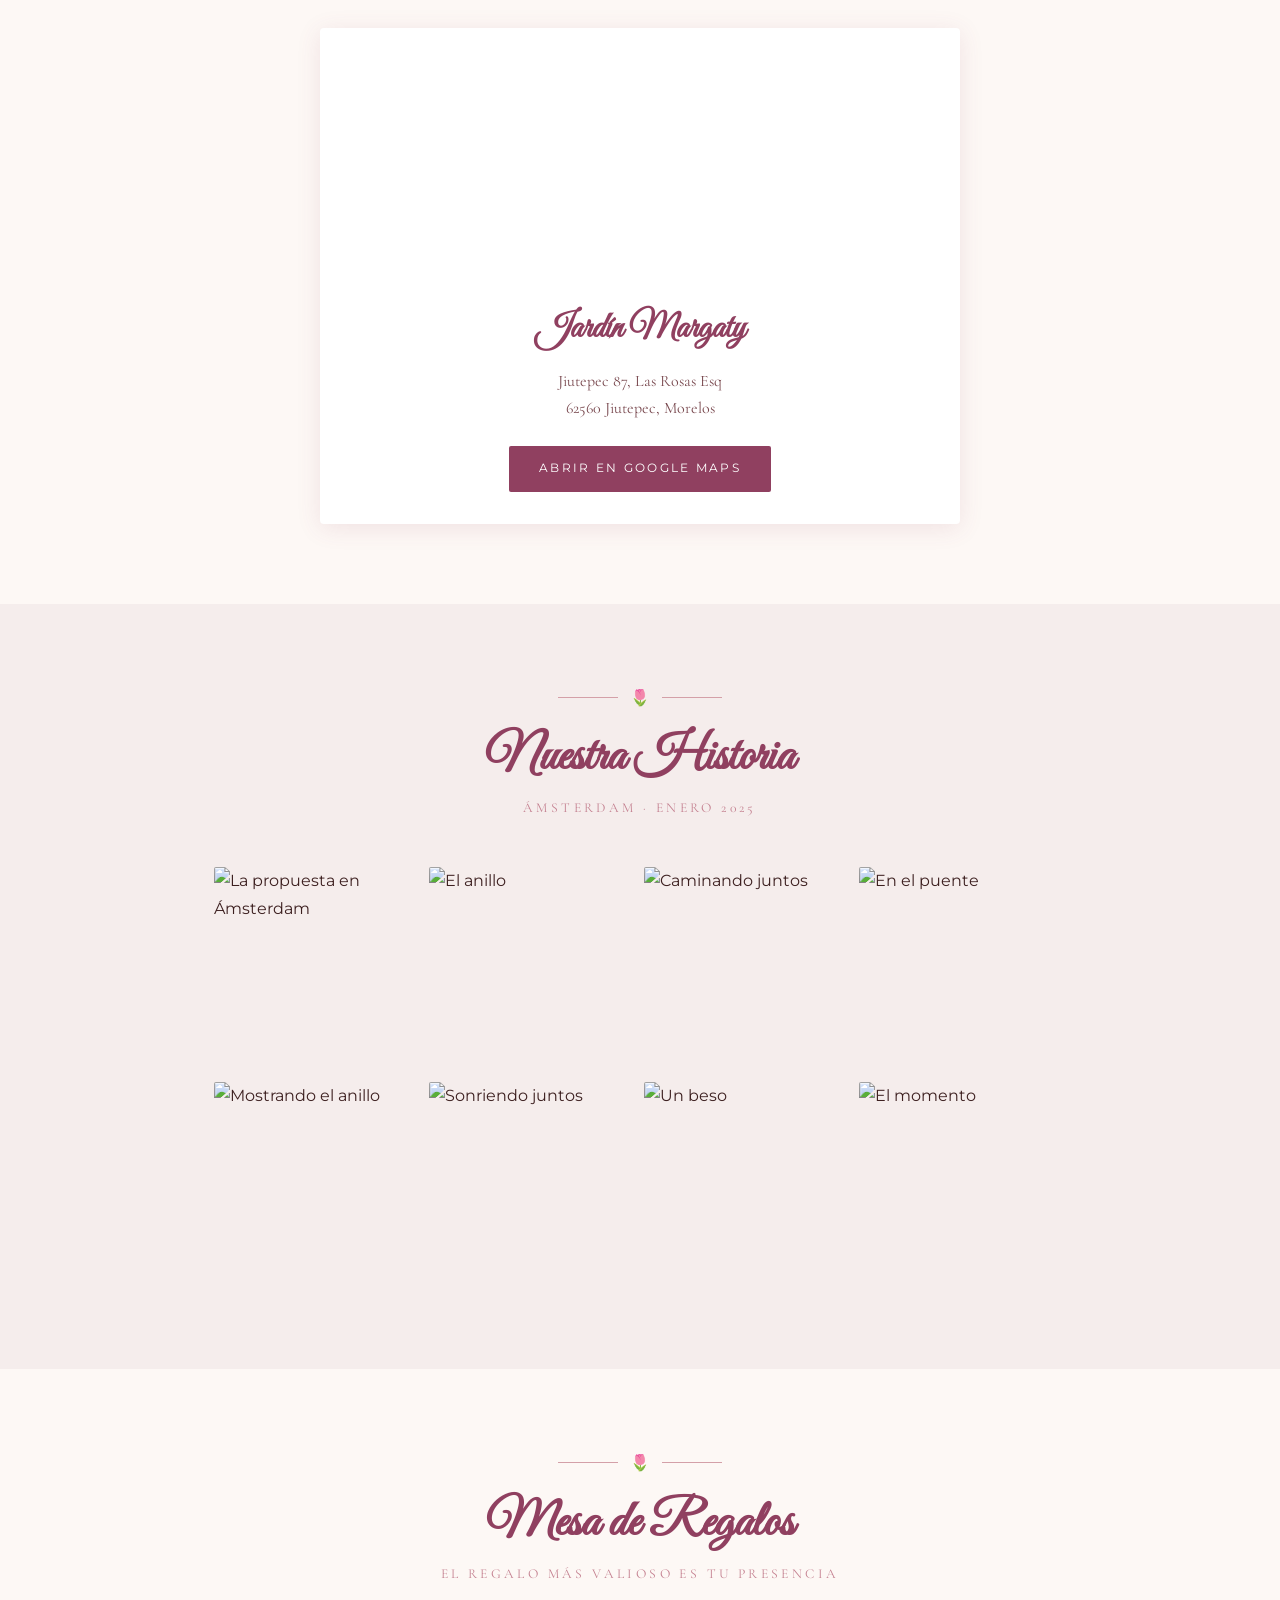
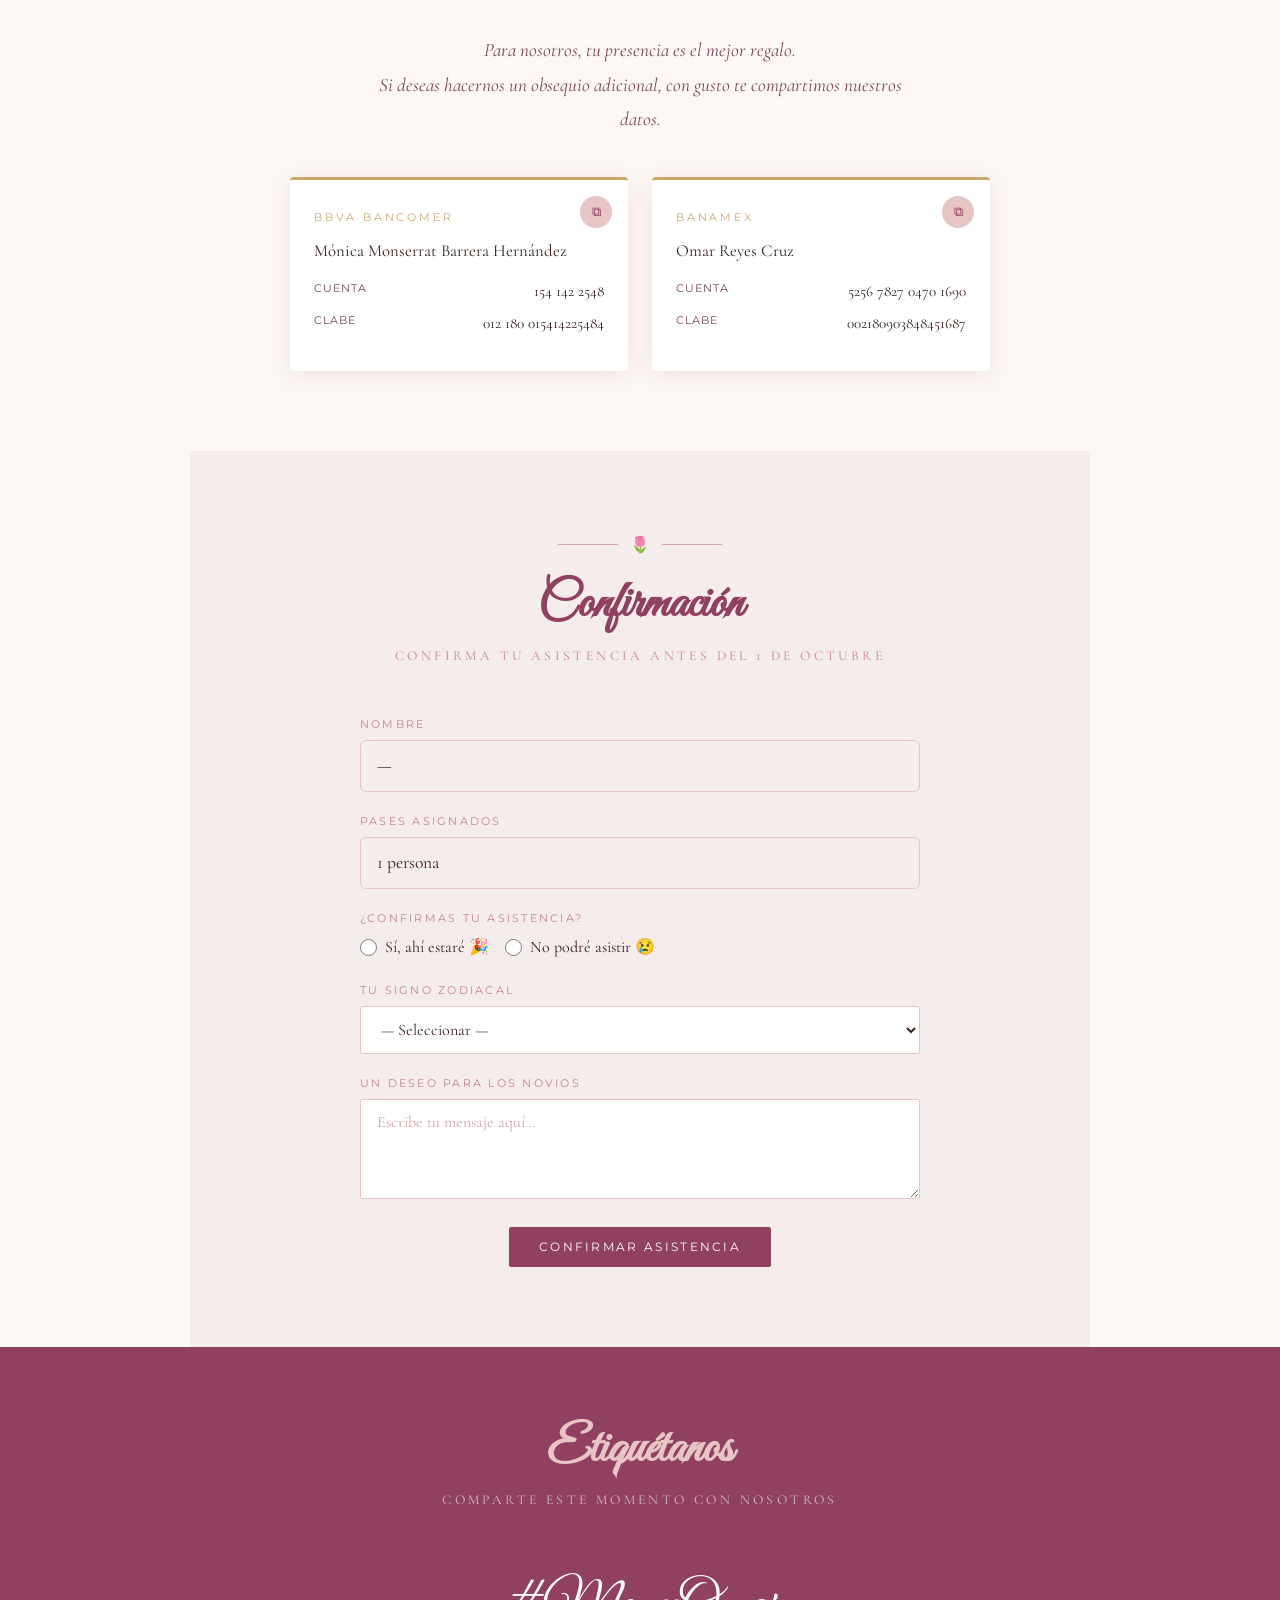
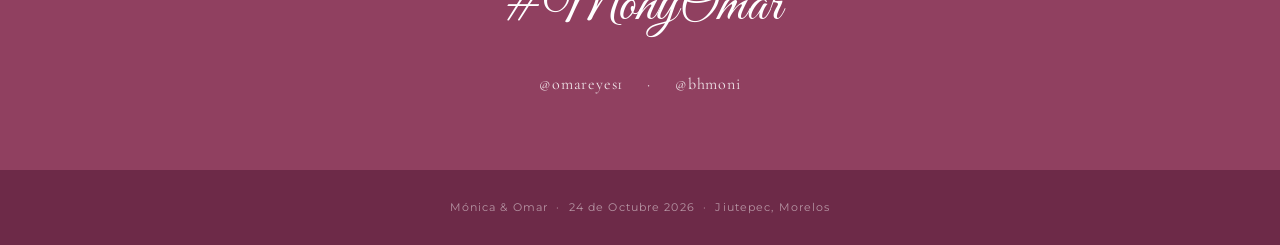
==== commit 807a4a77: "Mapa: dirección correcta Jiutepec 87, Las Rosas Esq, Jiutepec Co-Authored-By: Claude Sonnet 4.6 <nor" ====
--- a/index.html
+++ b/index.html
@@ -211,12 +211,12 @@
       <div class="lugar__info">
         <h3 class="lugar__name">Jardín Margaty</h3>
         <p class="lugar__address">
-          Jiutepec 87 Privada, Las Rosas Esq<br>
+          Jiutepec 87, Las Rosas Esq<br>
           62560 Jiutepec, Morelos
         </p>
         <a
           class="btn"
-          href="https://maps.google.com/?q=18.8896298,-99.2000004"
+          href="https://maps.google.com/?q=Jiutepec+87,+Las+Rosas+Esq,+62560+Jiutepec,+Mor."
           target="_blank"
           rel="noopener"
         >
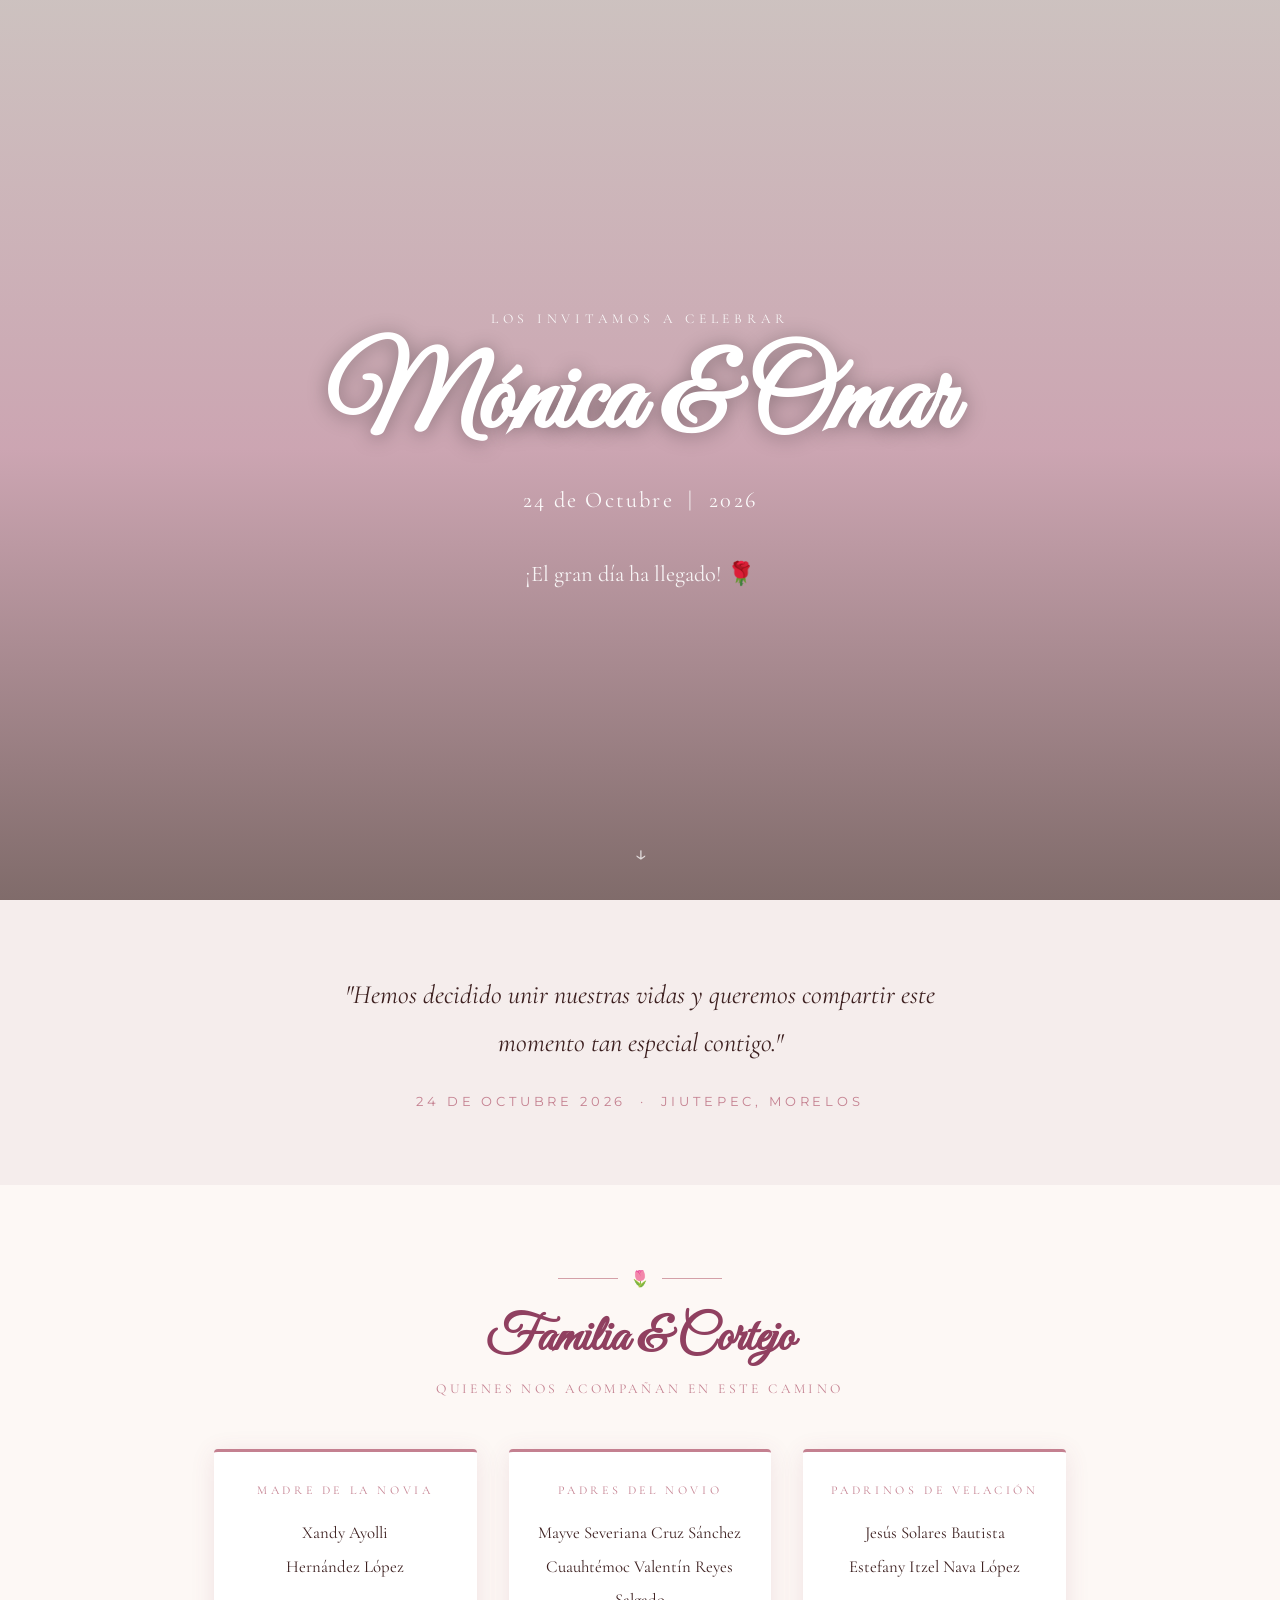
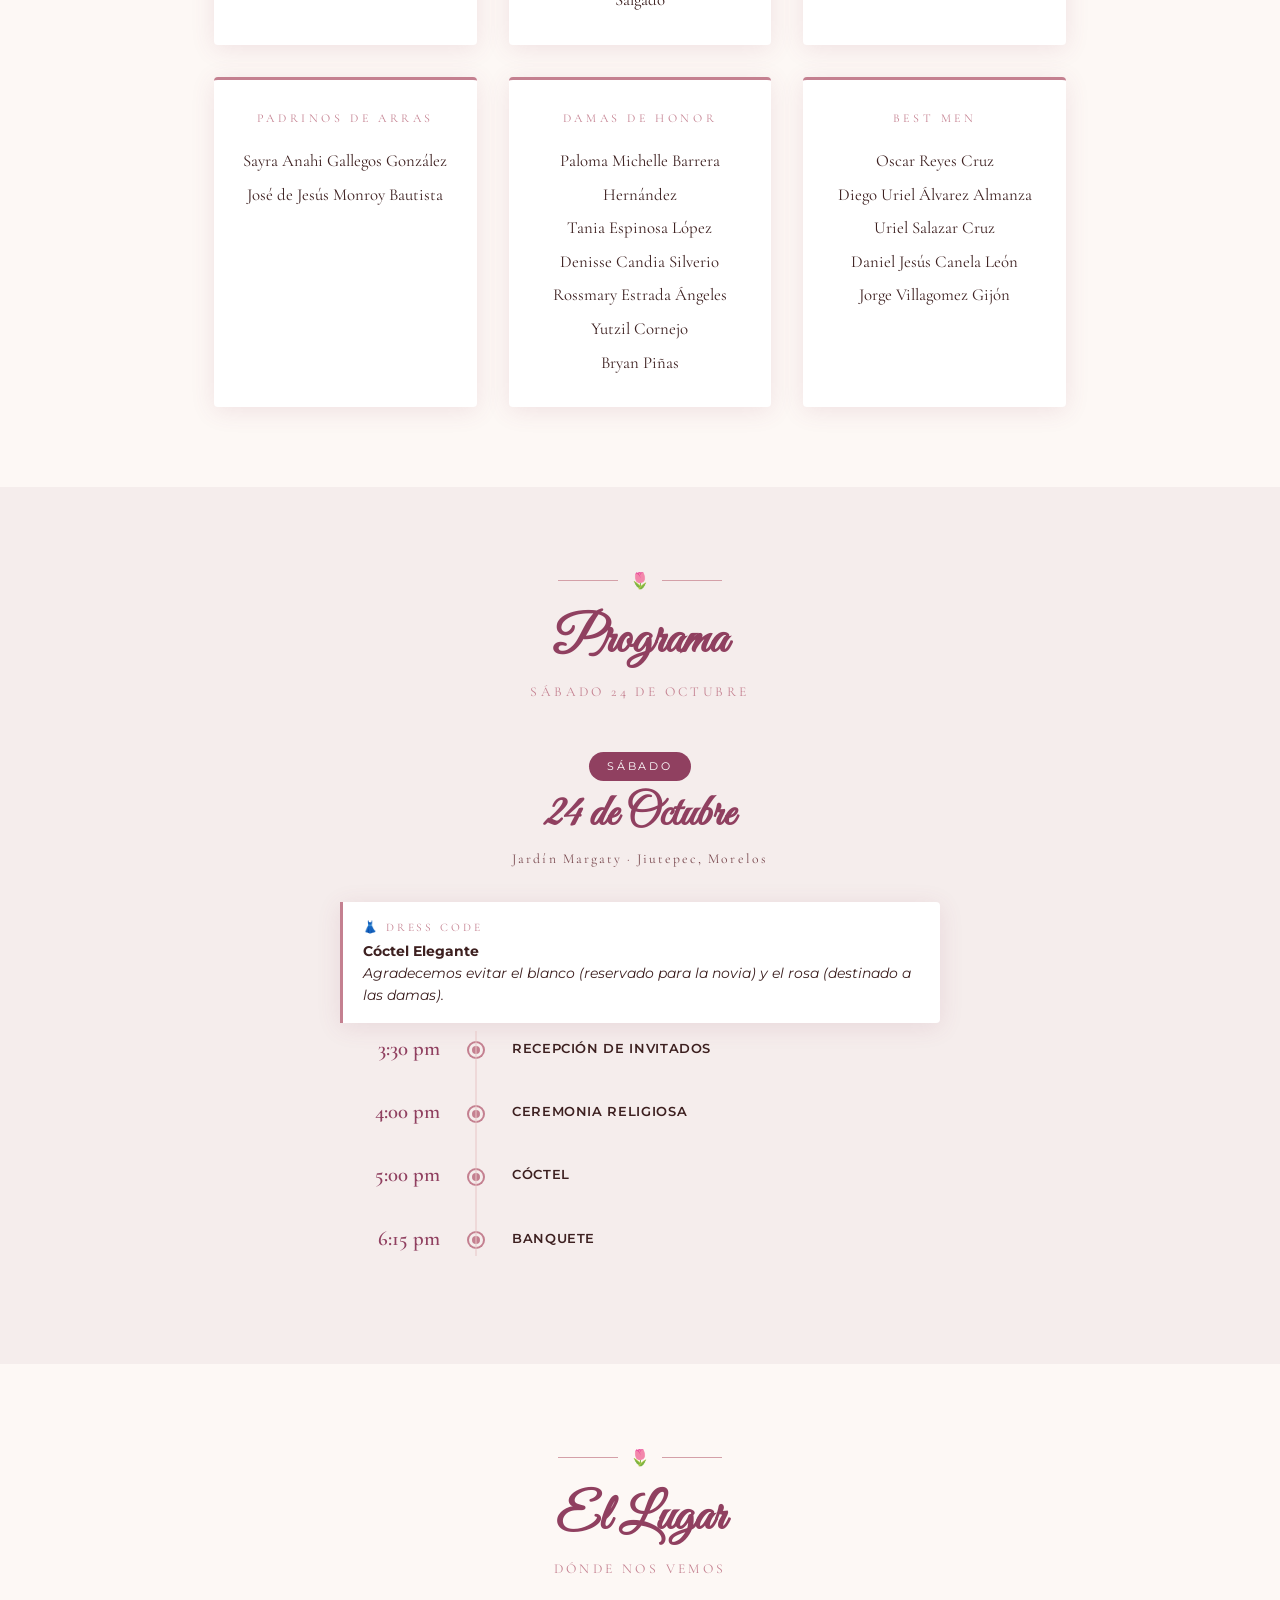
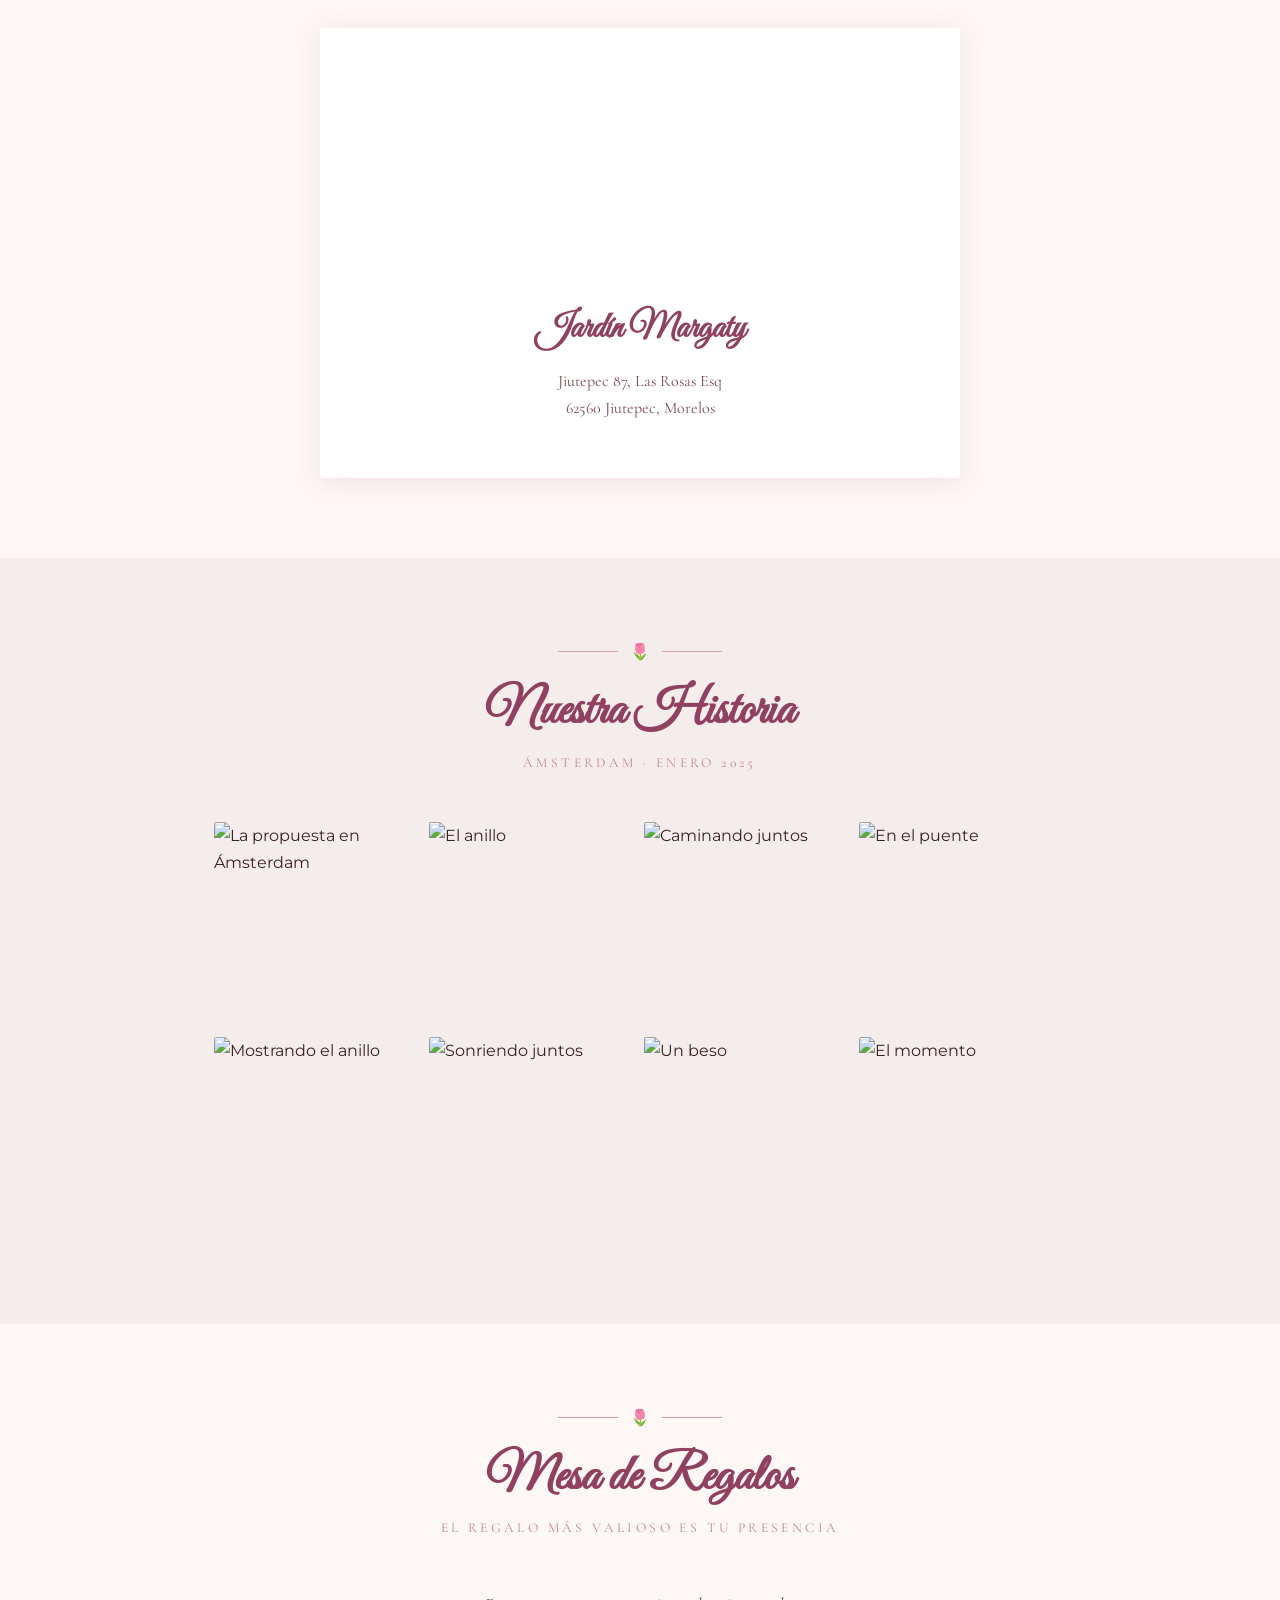
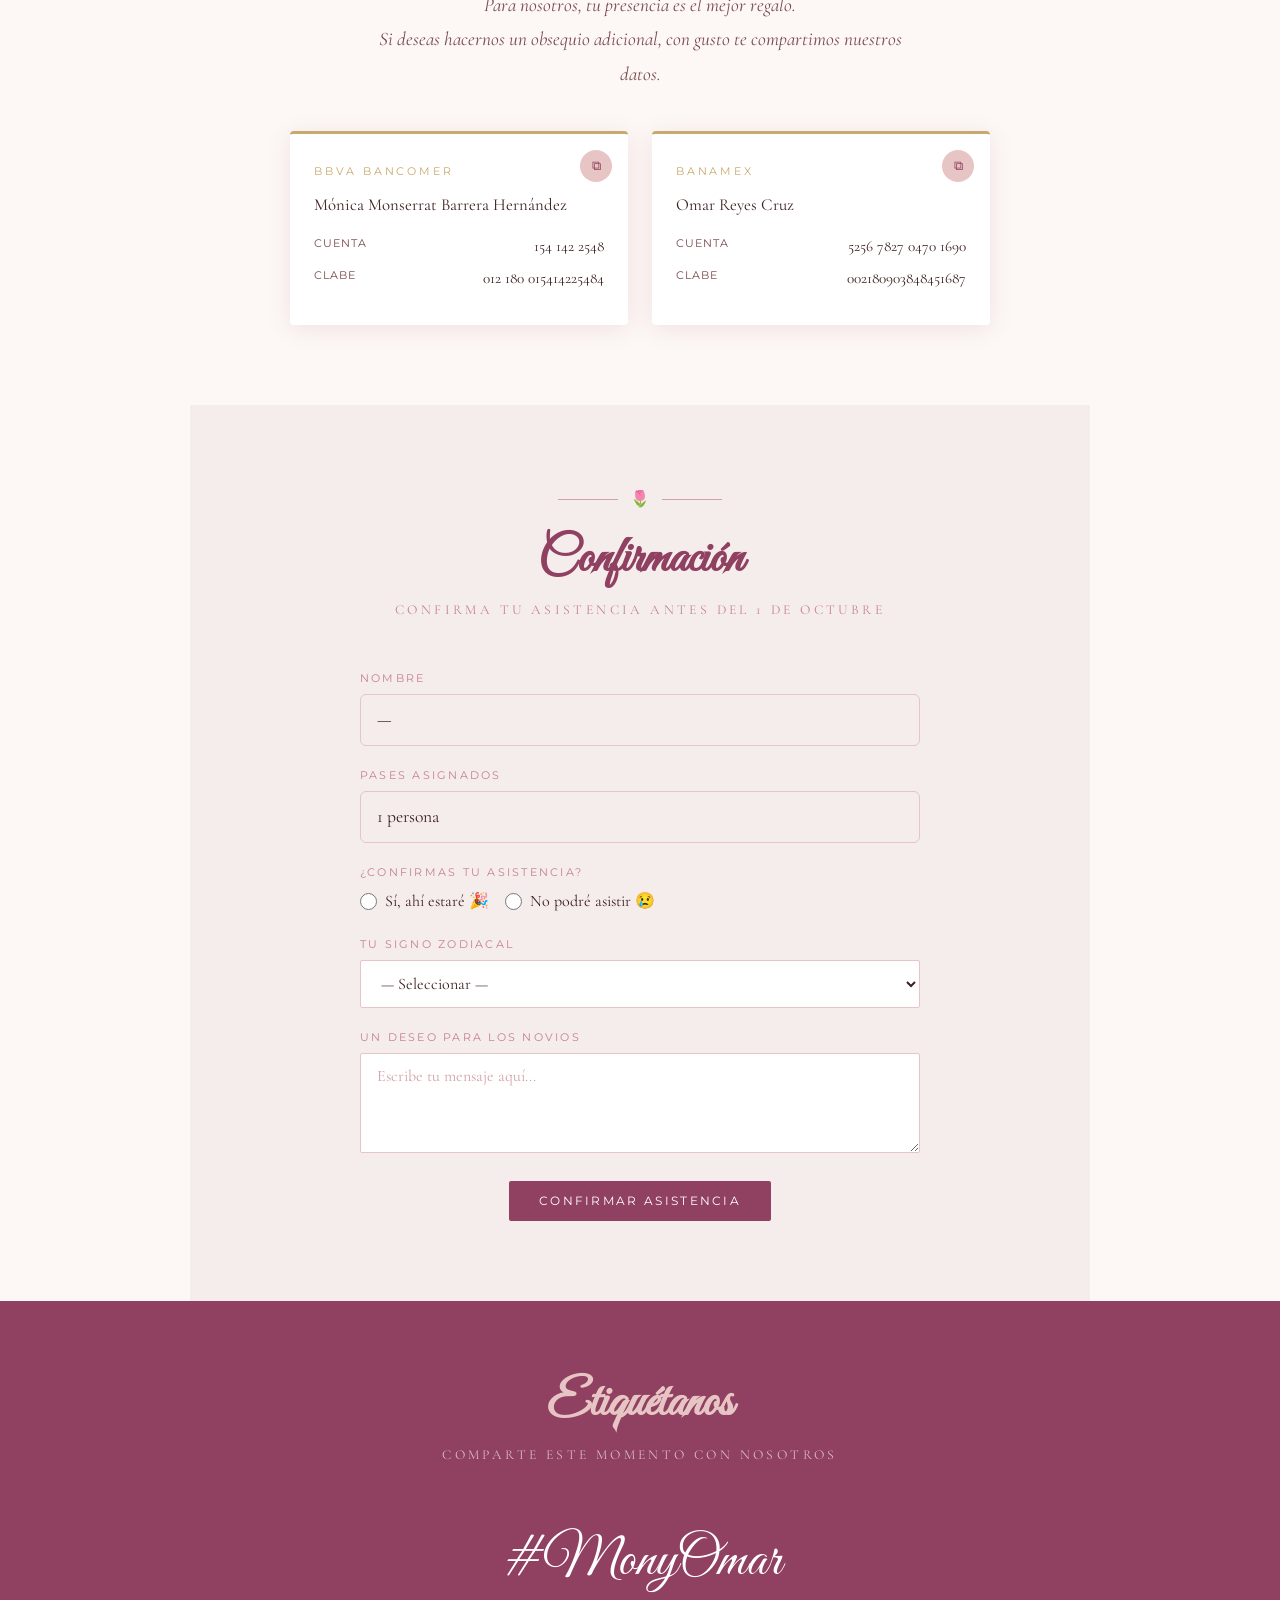
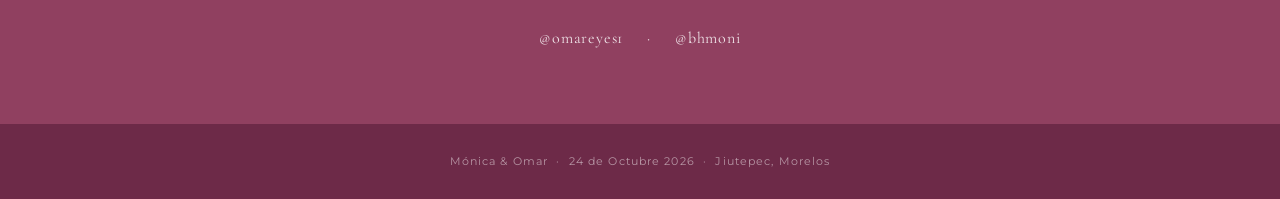
==== commit 8990200f: "Eliminar botón Abrir en Google Maps Co-Authored-By: Claude Sonnet 4.6 <noreply@anthropic.com>" ====
--- a/index.html
+++ b/index.html
@@ -214,14 +214,6 @@
           Jiutepec 87, Las Rosas Esq<br>
           62560 Jiutepec, Morelos
         </p>
-        <a
-          class="btn"
-          href="https://maps.google.com/?q=Jiutepec+87,+Las+Rosas+Esq,+62560+Jiutepec,+Mor."
-          target="_blank"
-          rel="noopener"
-        >
-          Abrir en Google Maps
-        </a>
       </div>
     </div>
   </section>
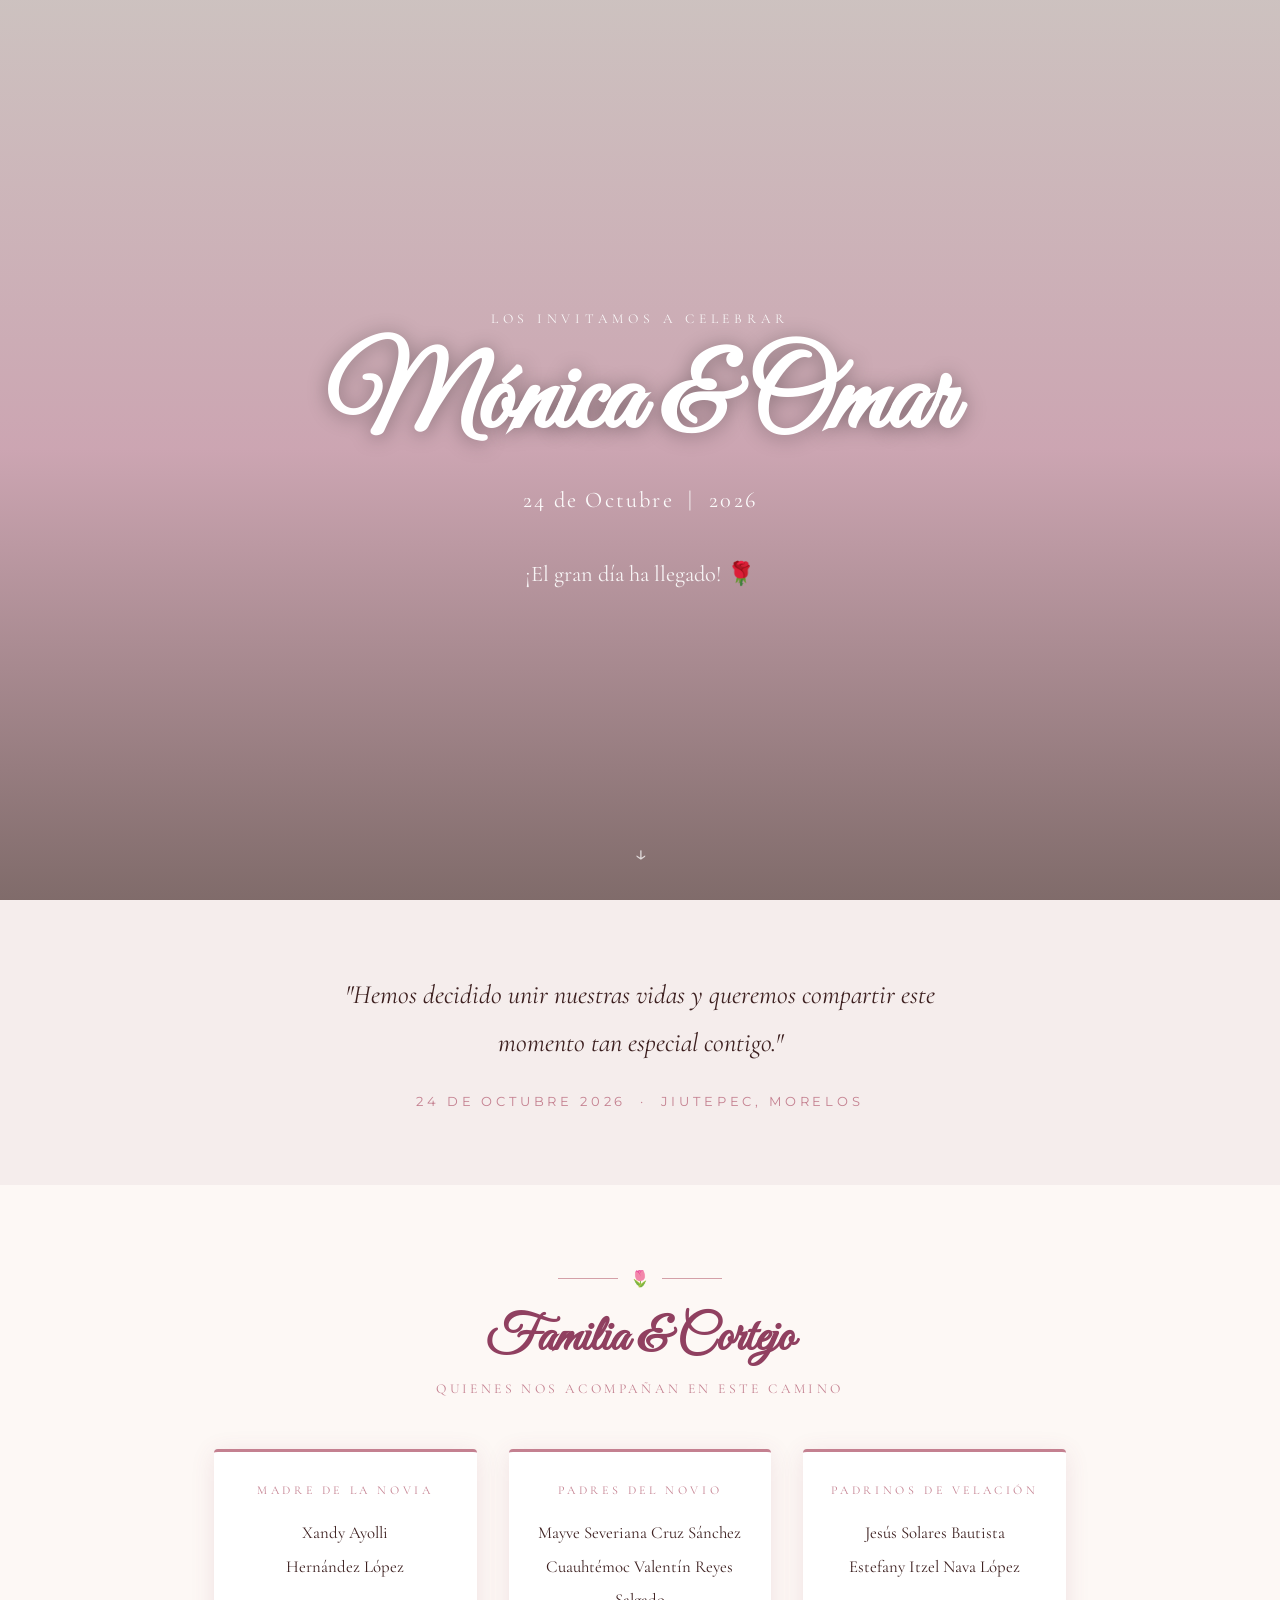
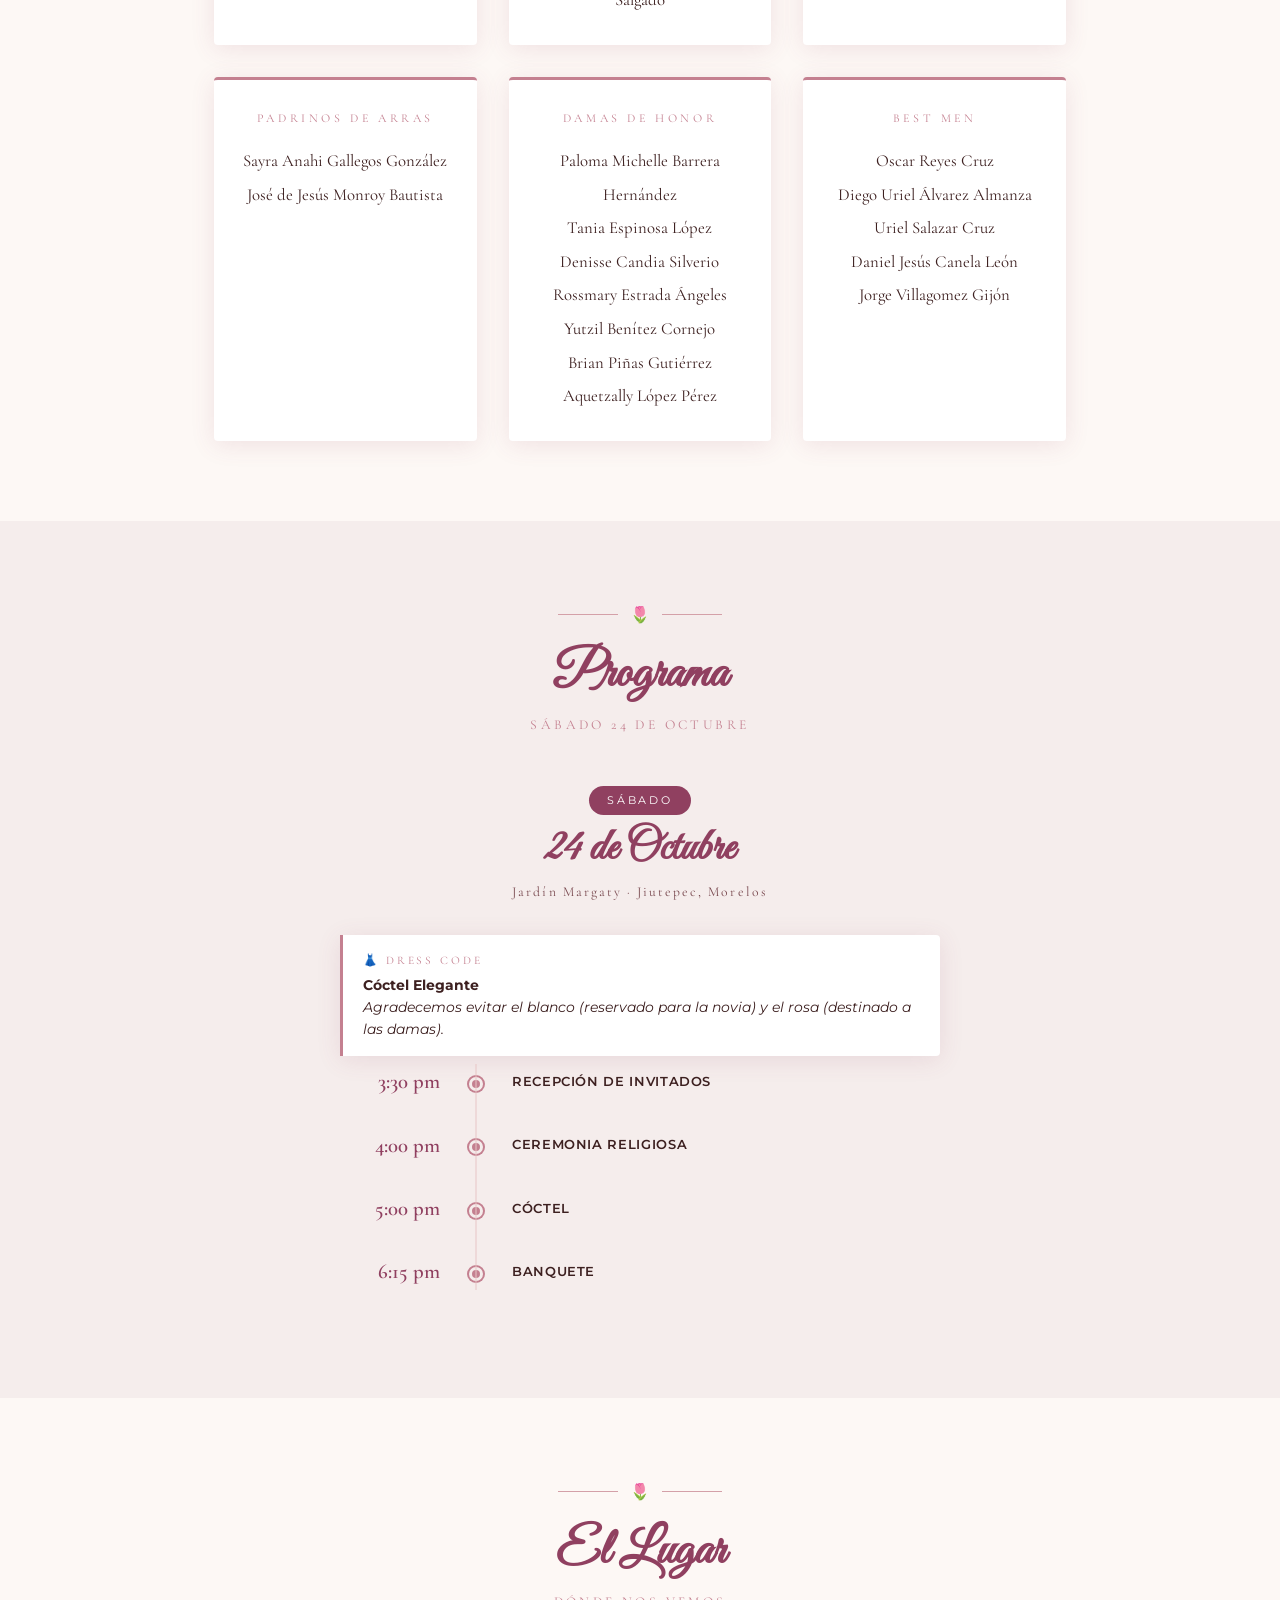
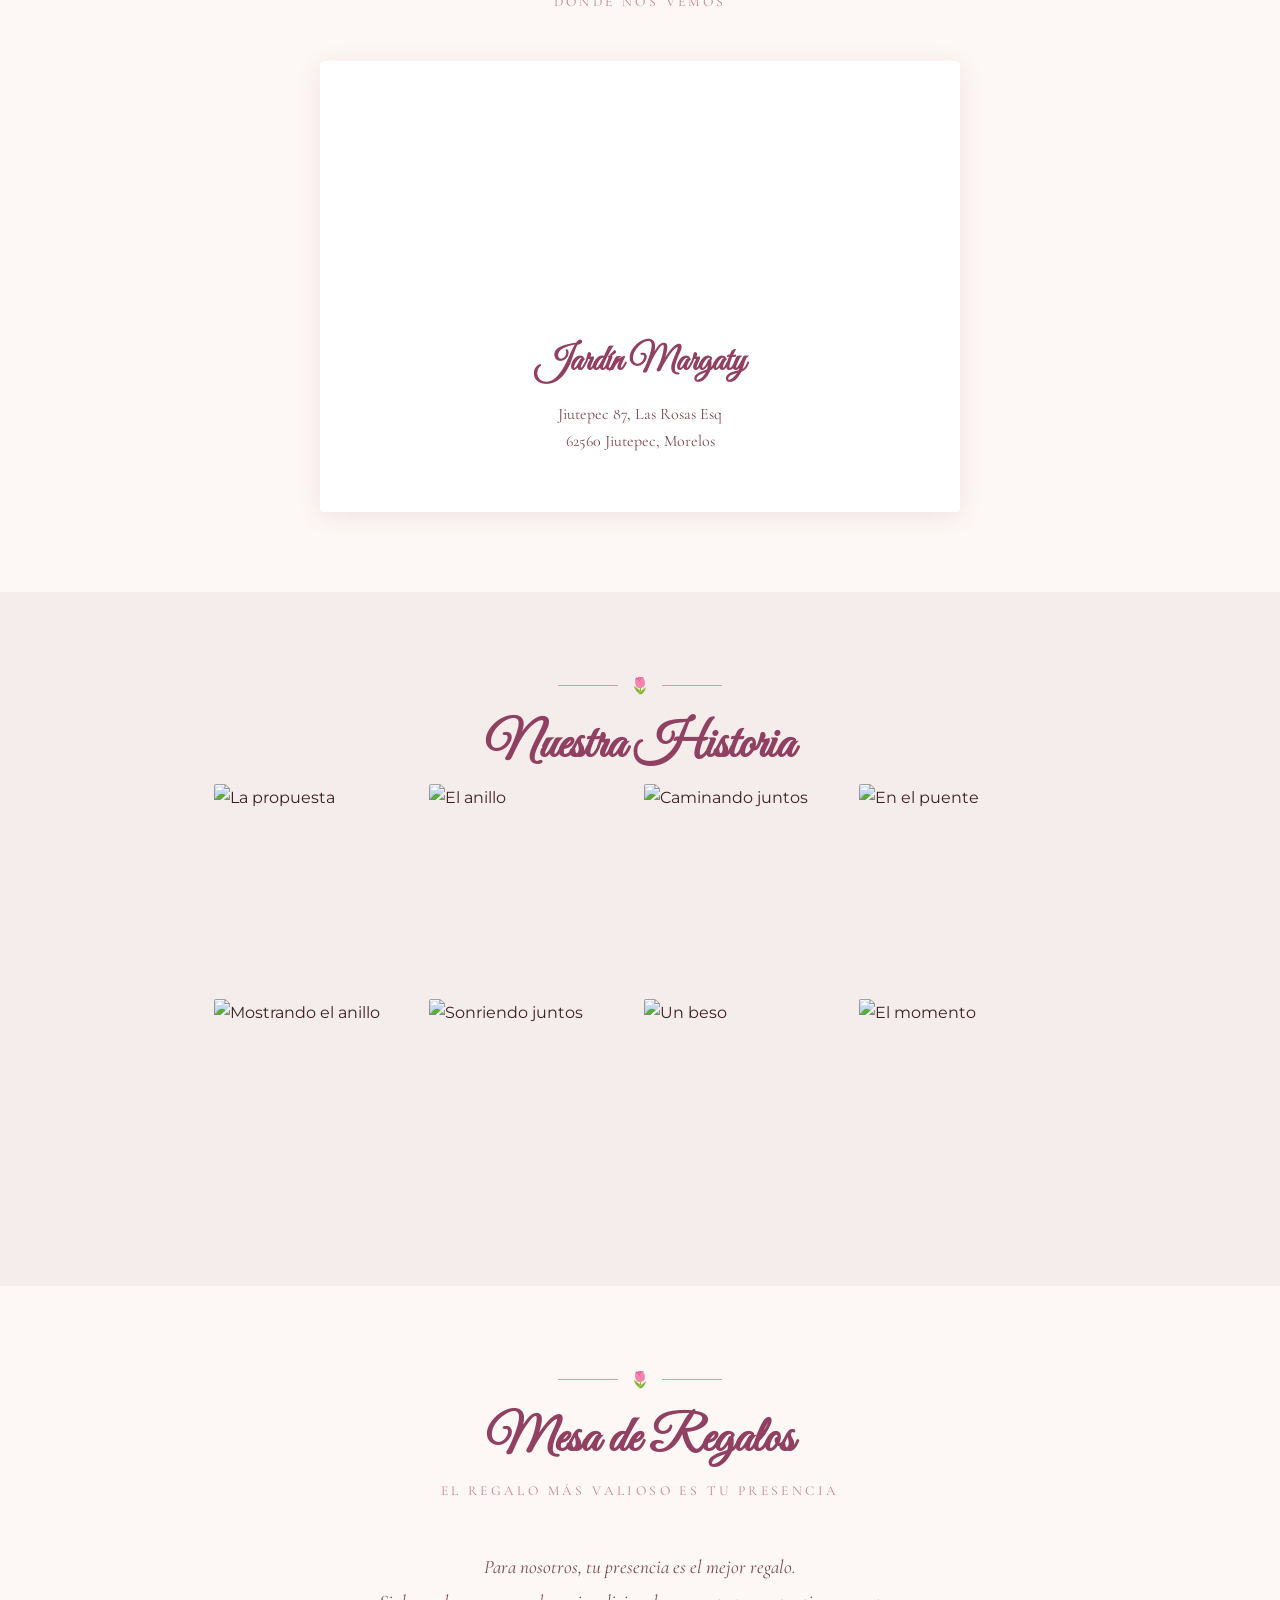
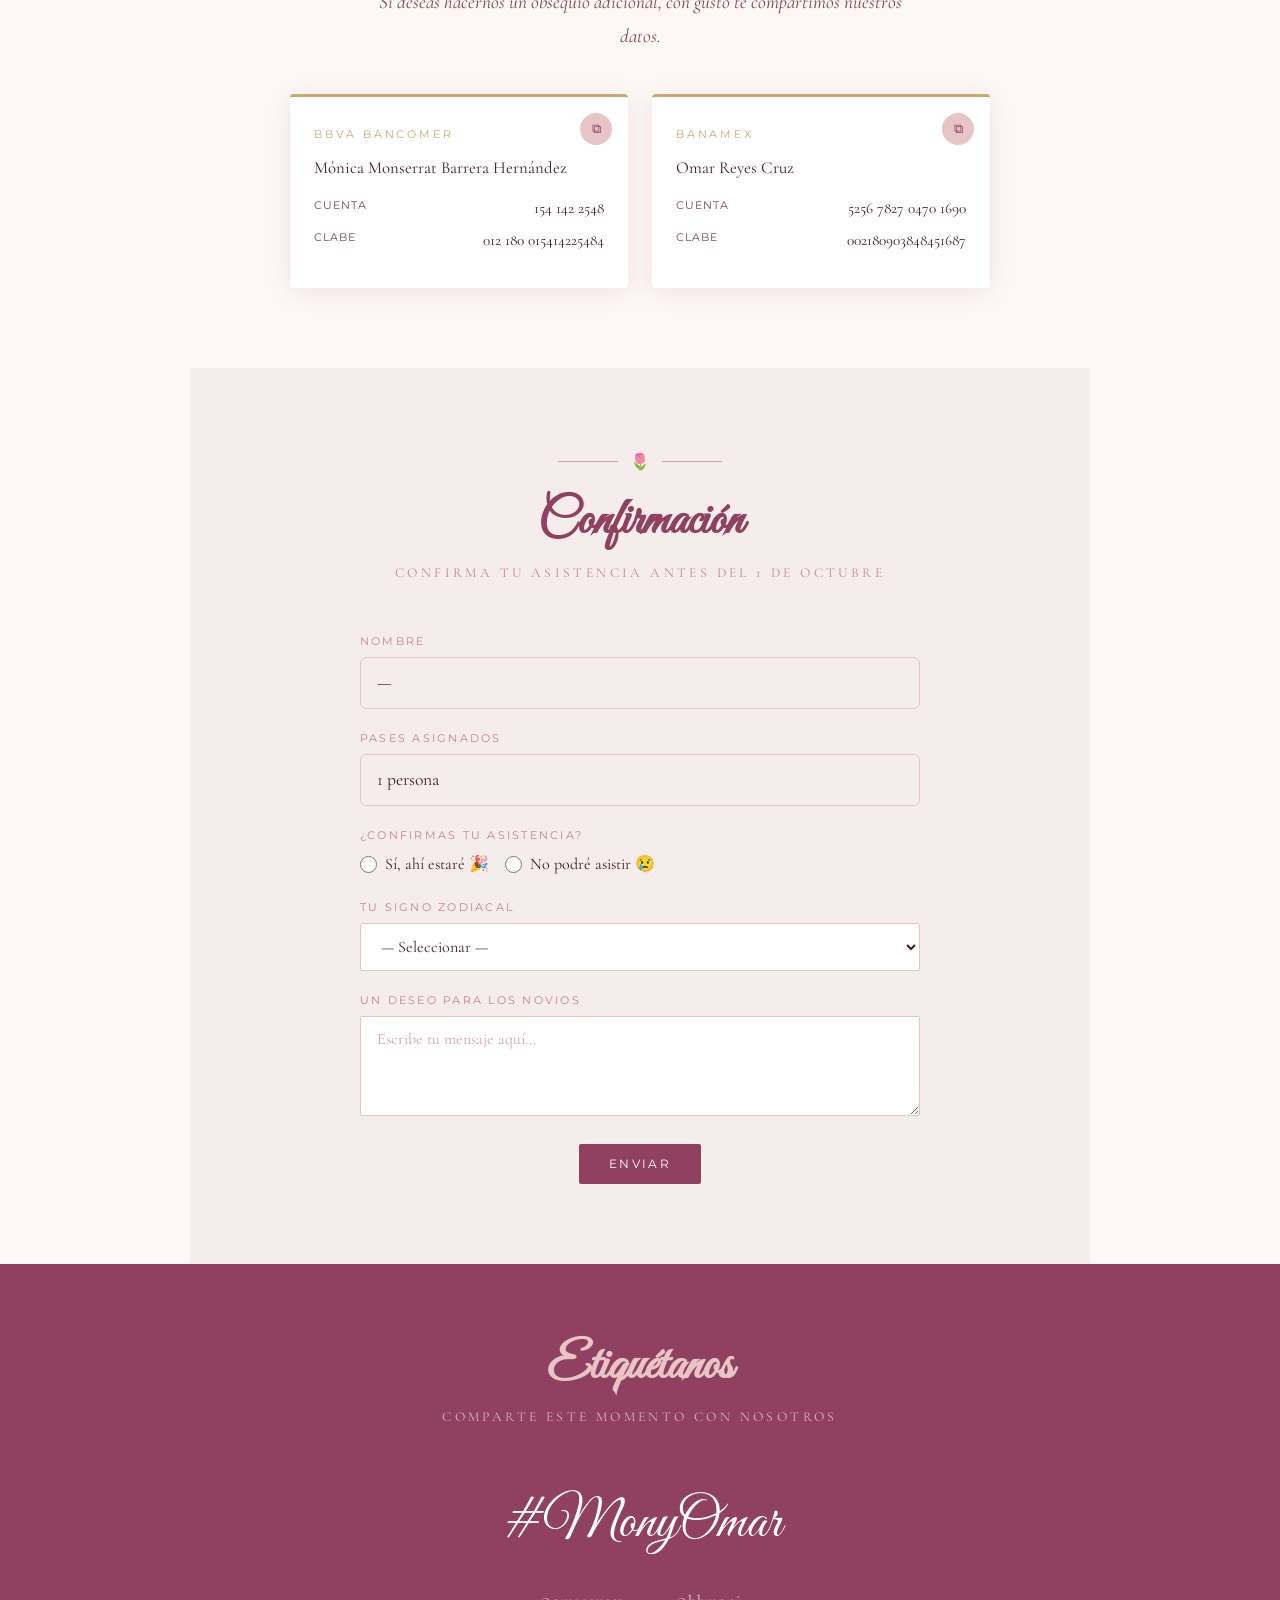
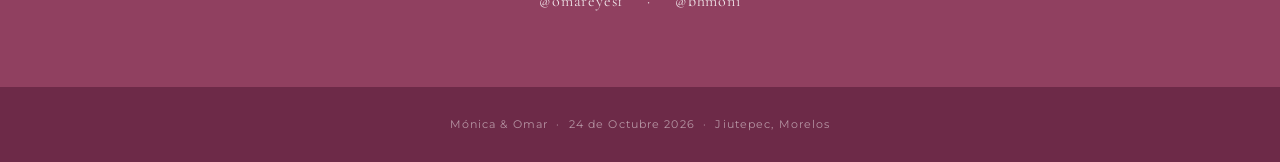
==== commit 0b6bc706: "Actualizar cortejo, botón RSVP y quitar mención de Ámsterdam Agrega a Aquetzally López Pérez como da" ====
--- a/index.html
+++ b/index.html
@@ -60,15 +60,6 @@
     <p class="opening__date">24 de Octubre 2026 &nbsp;·&nbsp; Jiutepec, Morelos</p>
   </section>
 
-  <!-- ===================== SALUDO PERSONAL ===================== -->
-  <section class="section saludo-personal fade-in" id="saludo-section" style="display:none">
-    <div class="saludo-card">
-      <p class="saludo-card__icon">🌷</p>
-      <p class="saludo-card__texto" id="saludo-texto"></p>
-      <p class="saludo-card__firma">— Mónica &amp; Omar</p>
-    </div>
-  </section>
-
   <!-- ===================== CORTEJO ===================== -->
   <section class="section">
     <div class="divider fade-in"><span class="divider-icon">🌷</span></div>
@@ -113,8 +104,9 @@
           Tania Espinosa López<br>
           Denisse Candia Silverio<br>
           Rossmary Estrada Ángeles<br>
-          Yutzil Cornejo<br>
-          Bryan Piñas
+          Yutzil Benítez Cornejo<br>
+          Brian Piñas Gutiérrez<br>
+          Aquetzally López Pérez
         </p>
       </div>
 
@@ -223,10 +215,9 @@
     <div class="galeria__inner">
       <div class="divider"><span class="divider-icon">🌷</span></div>
       <h2 class="section-title">Nuestra Historia</h2>
-      <p class="section-subtitle">Ámsterdam · Enero 2025</p>
 
       <div class="galeria__grid">
-        <div class="foto"><img src="./assets/img/20250118-IMG_1188.jpg" alt="La propuesta en Ámsterdam" loading="lazy" /></div>
+        <div class="foto"><img src="./assets/img/20250118-IMG_1188.jpg" alt="La propuesta" loading="lazy" /></div>
         <div class="foto"><img src="./assets/img/20250118-IMG_1177.jpg" alt="El anillo" loading="lazy" /></div>
         <div class="foto"><img src="./assets/img/20250118-IMG_1212.jpg" alt="Caminando juntos" loading="lazy" /></div>
         <div class="foto"><img src="./assets/img/20250118-IMG_1134.jpg" alt="En el puente" loading="lazy" /></div>
@@ -329,7 +320,7 @@
       </div>
 
       <div class="form-submit">
-        <button type="submit" class="btn">Confirmar Asistencia</button>
+        <button type="submit" class="btn">Enviar</button>
       </div>
 
     </form>
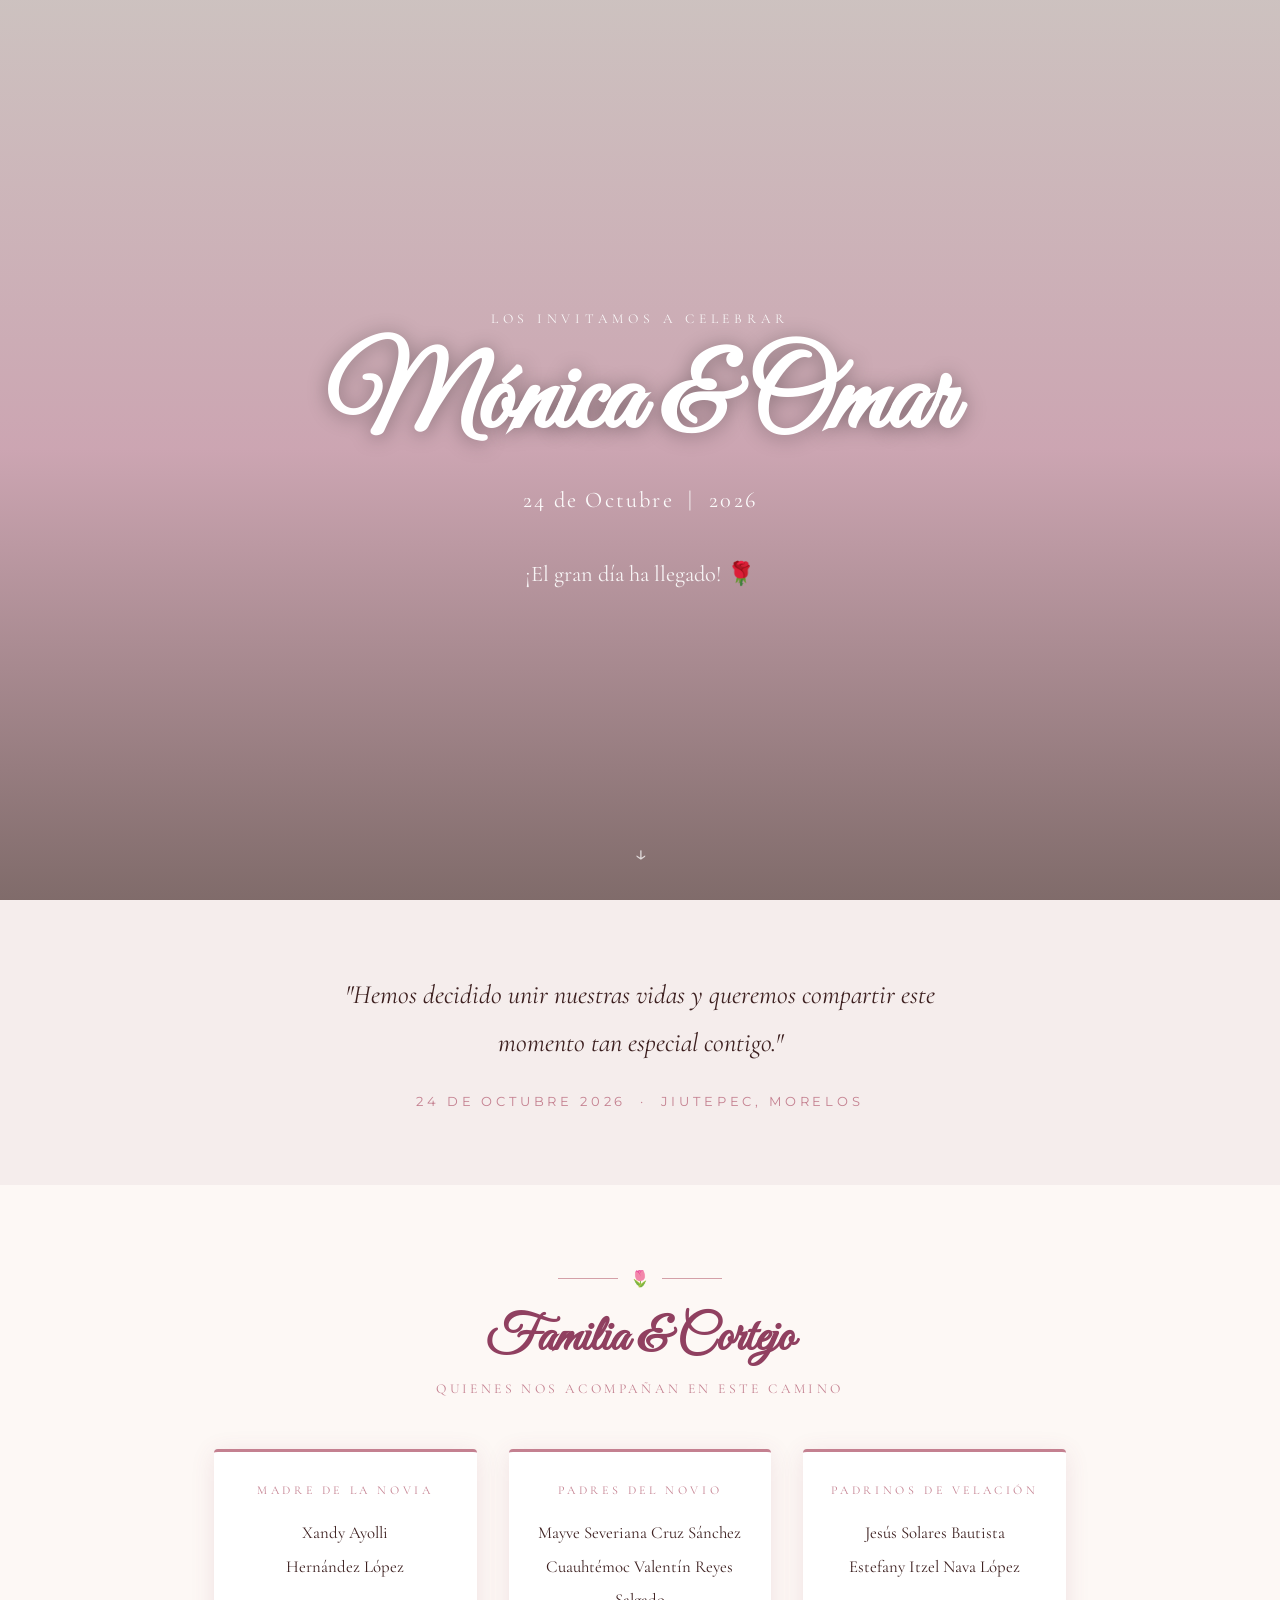
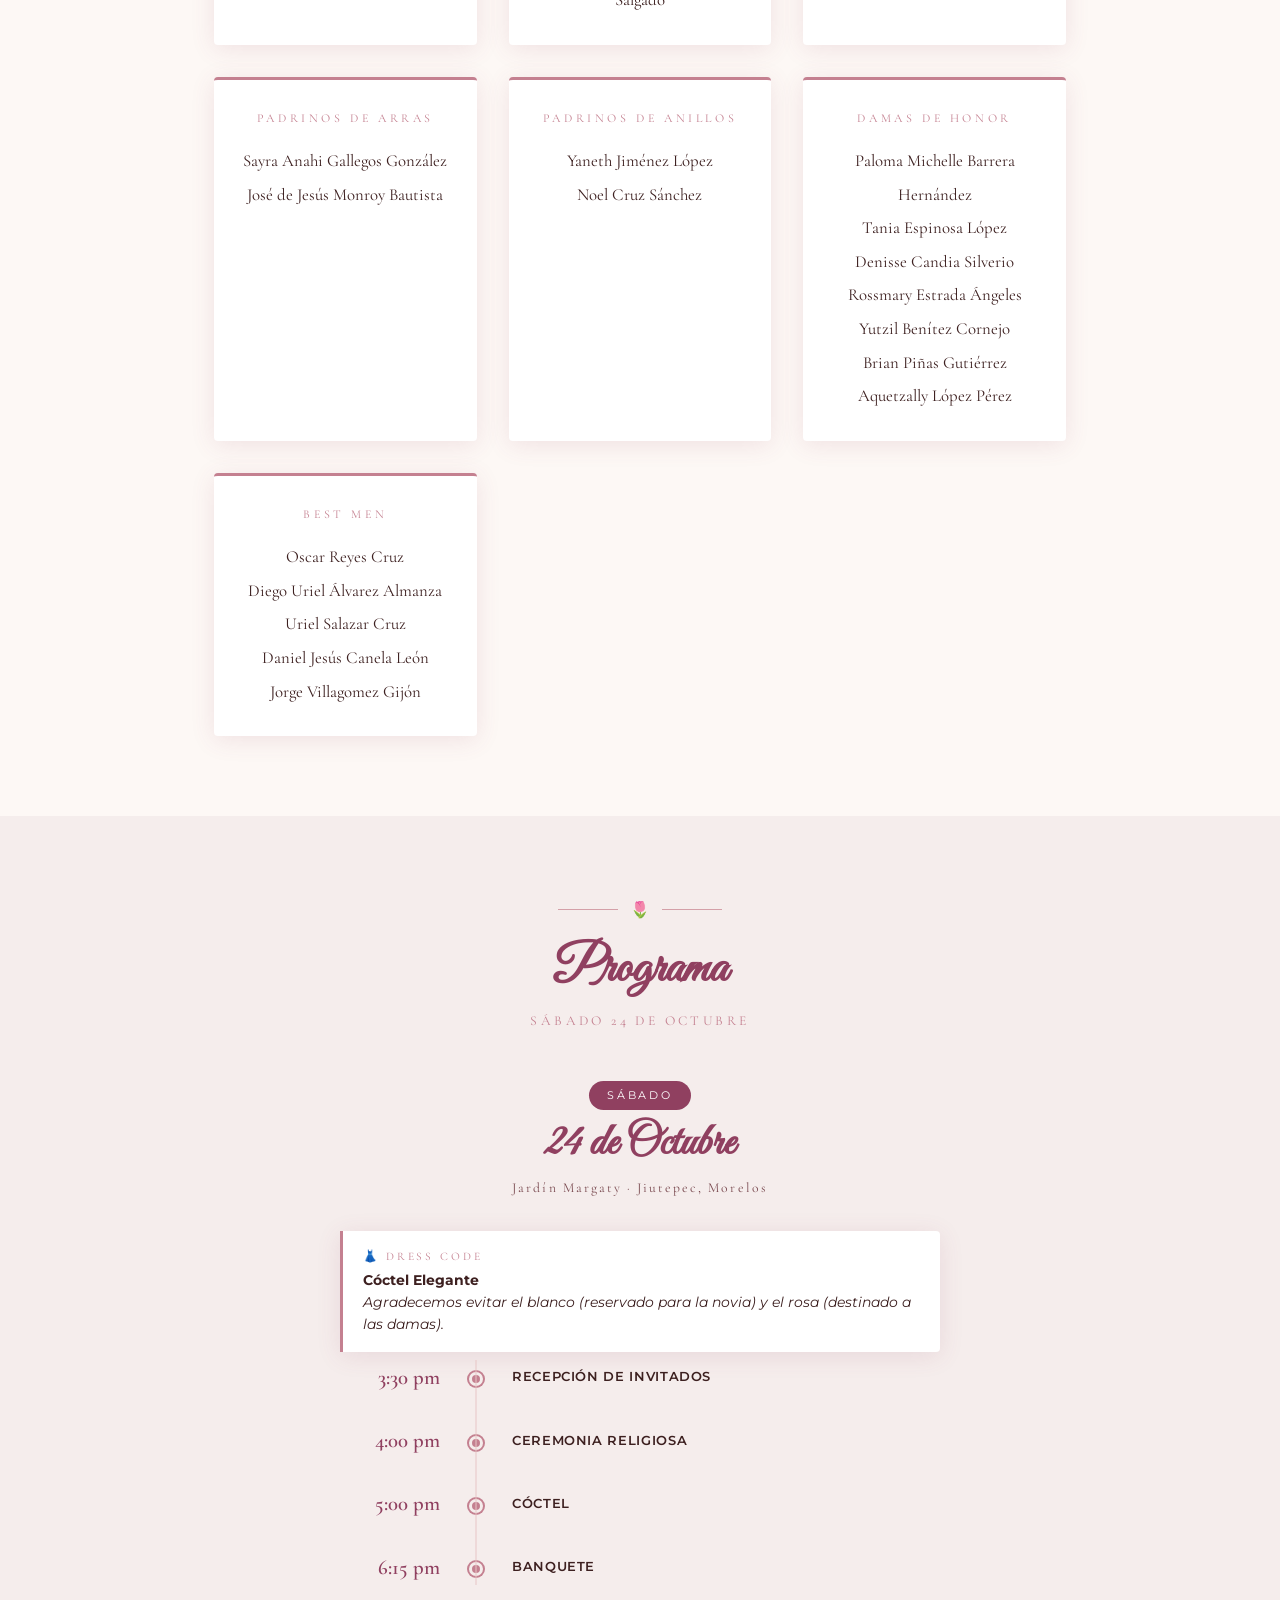
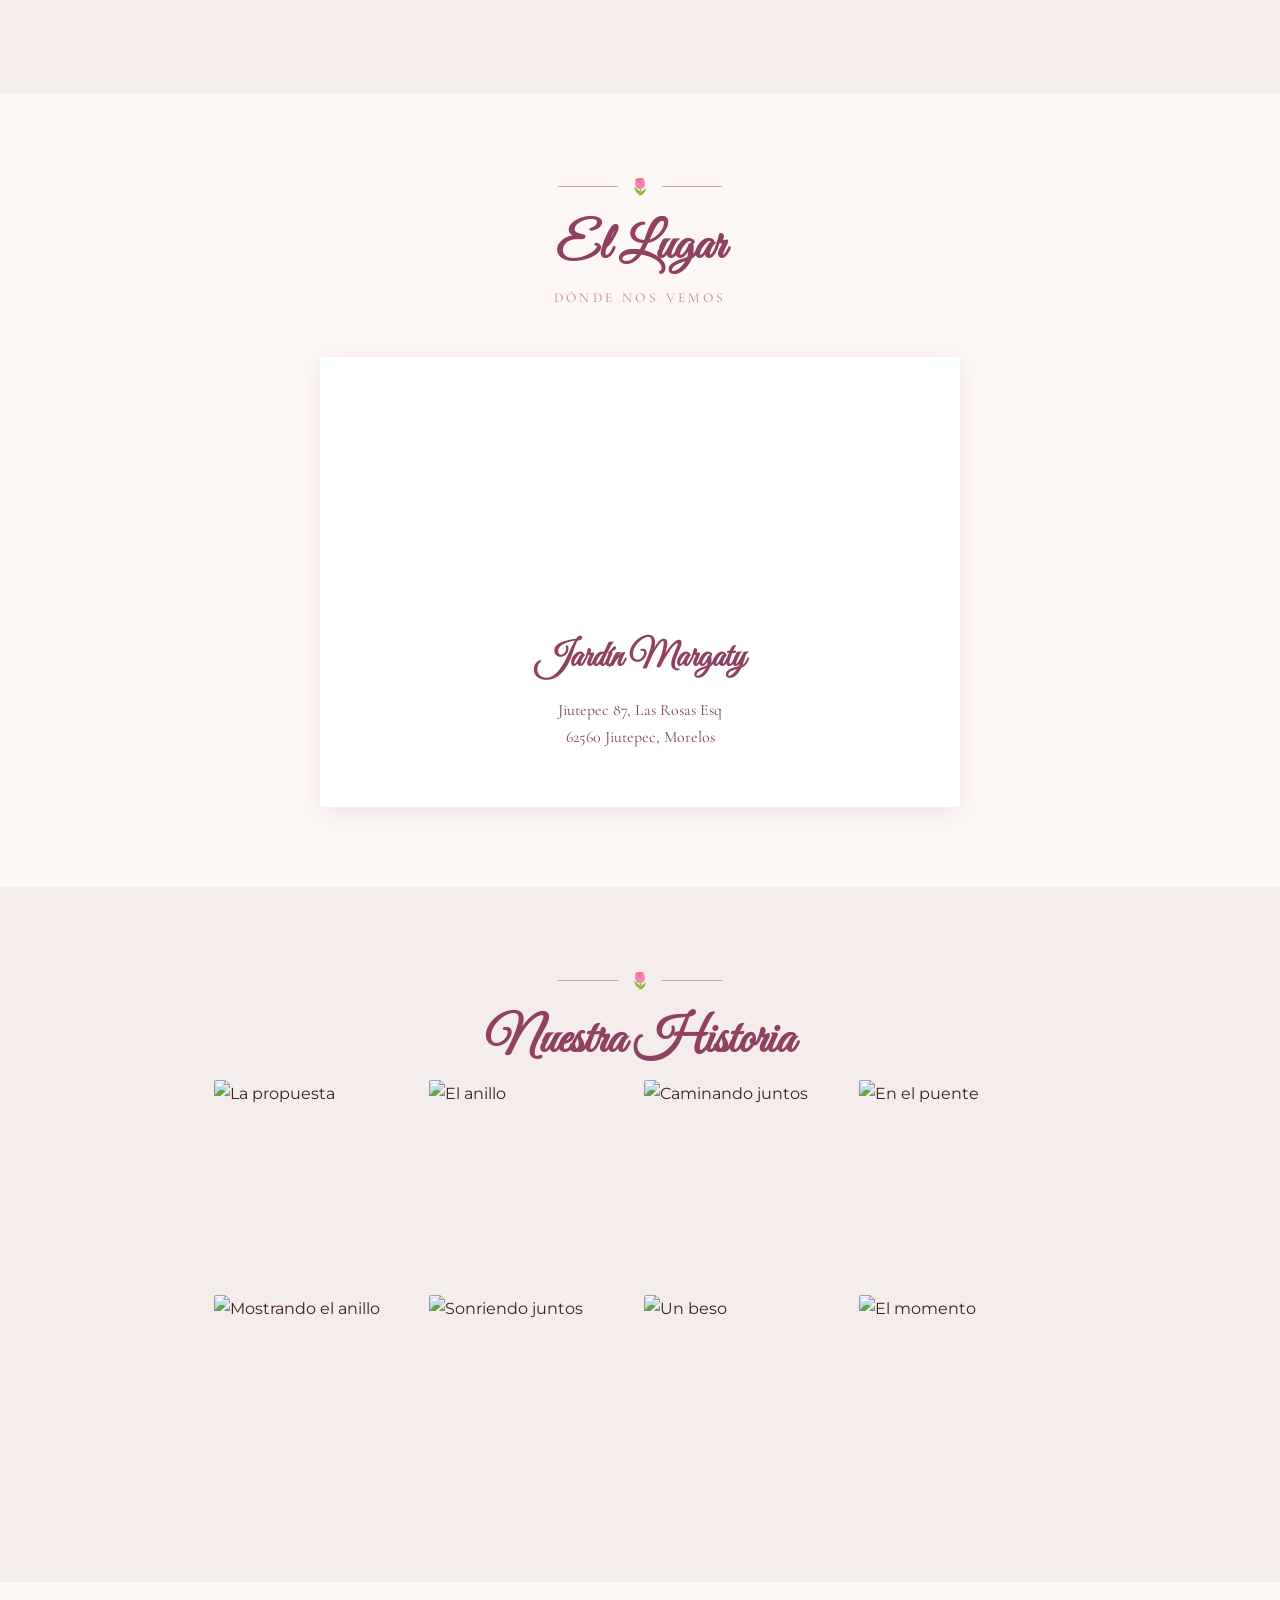
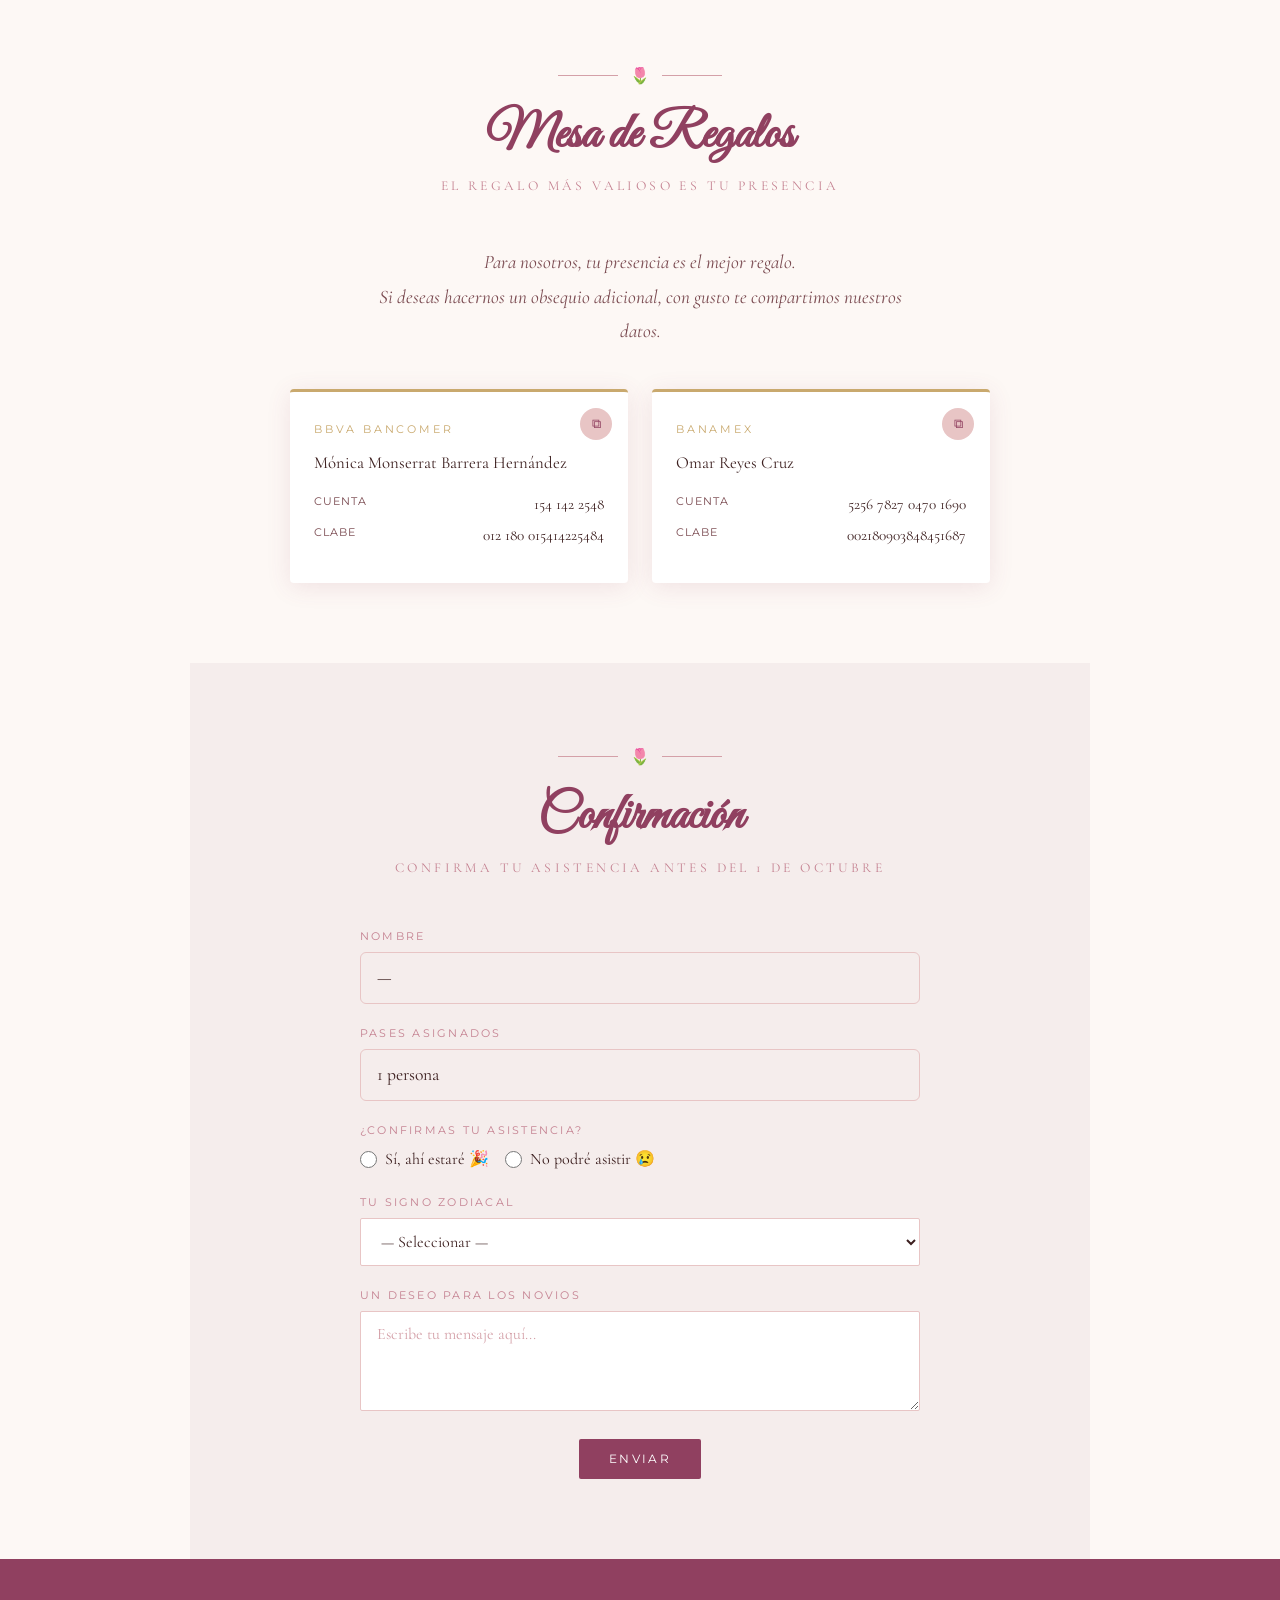
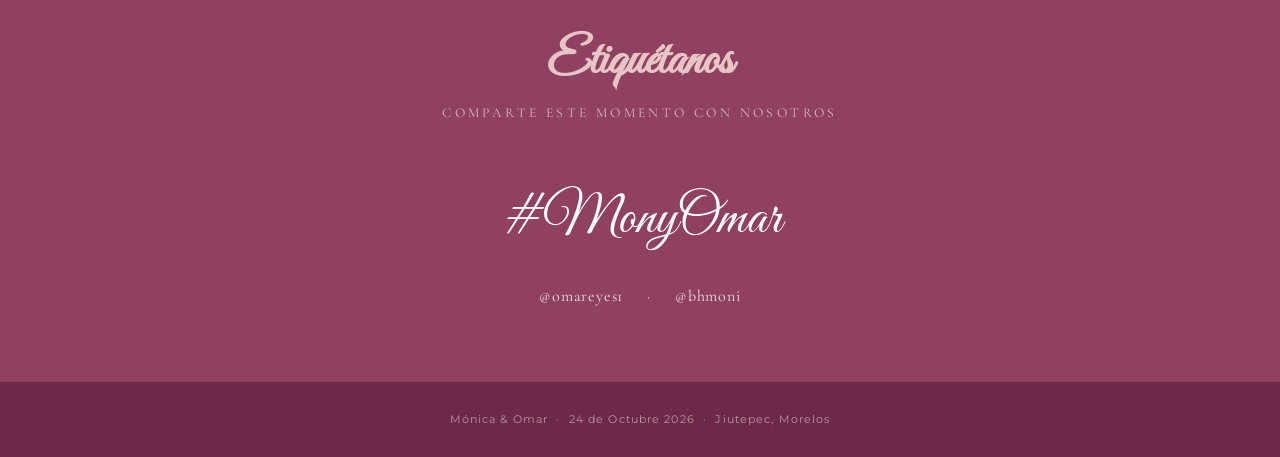
==== commit b013e59a: "Agregar Padrinos de Anillos al cortejo en ambas versiones Yaneth Jiménez López y Noel Cruz Sánchez  " ====
--- a/index.html
+++ b/index.html
@@ -94,6 +94,14 @@
         <p class="cortejo__name">
           Sayra Anahi Gallegos González<br>
           José de Jesús Monroy Bautista
+        </p>
+      </div>
+
+      <div class="cortejo__group fade-in">
+        <p class="cortejo__group-title">Padrinos de Anillos</p>
+        <p class="cortejo__name">
+          Yaneth Jiménez López<br>
+          Noel Cruz Sánchez
         </p>
       </div>
 
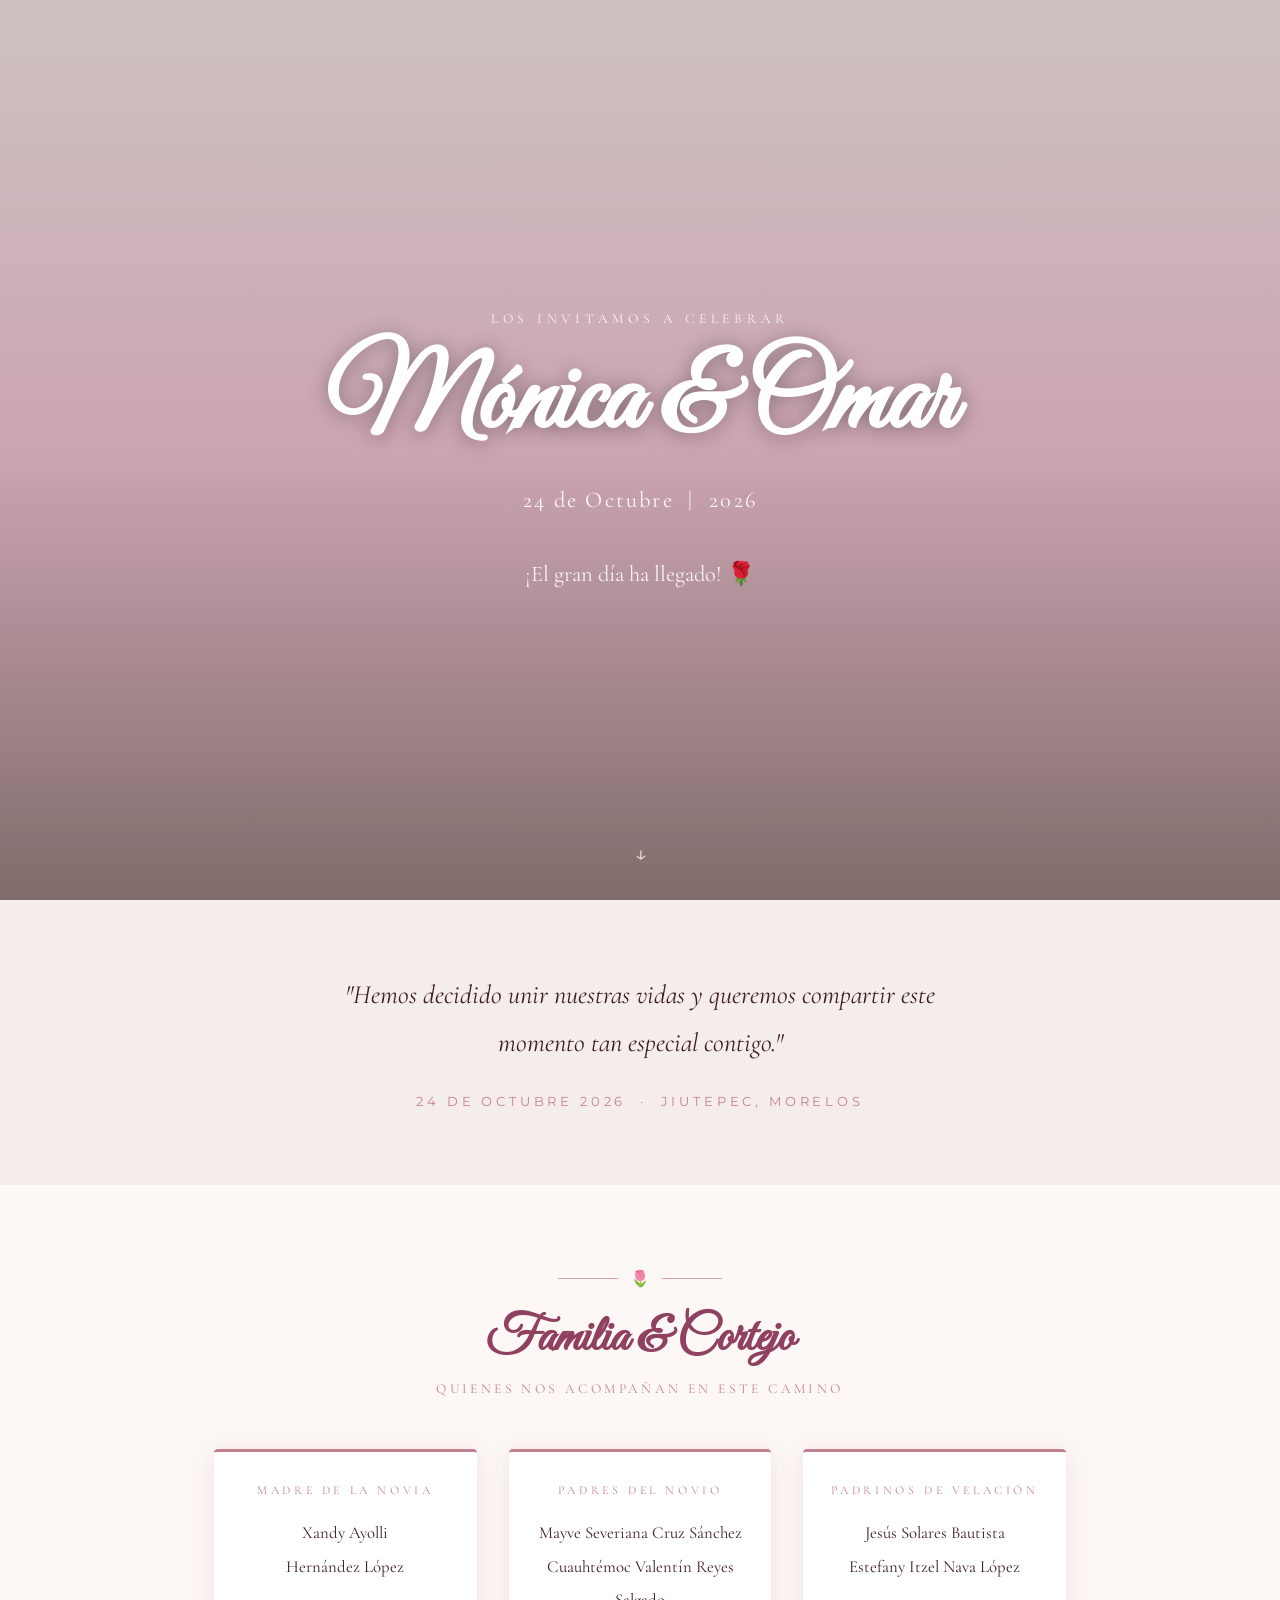
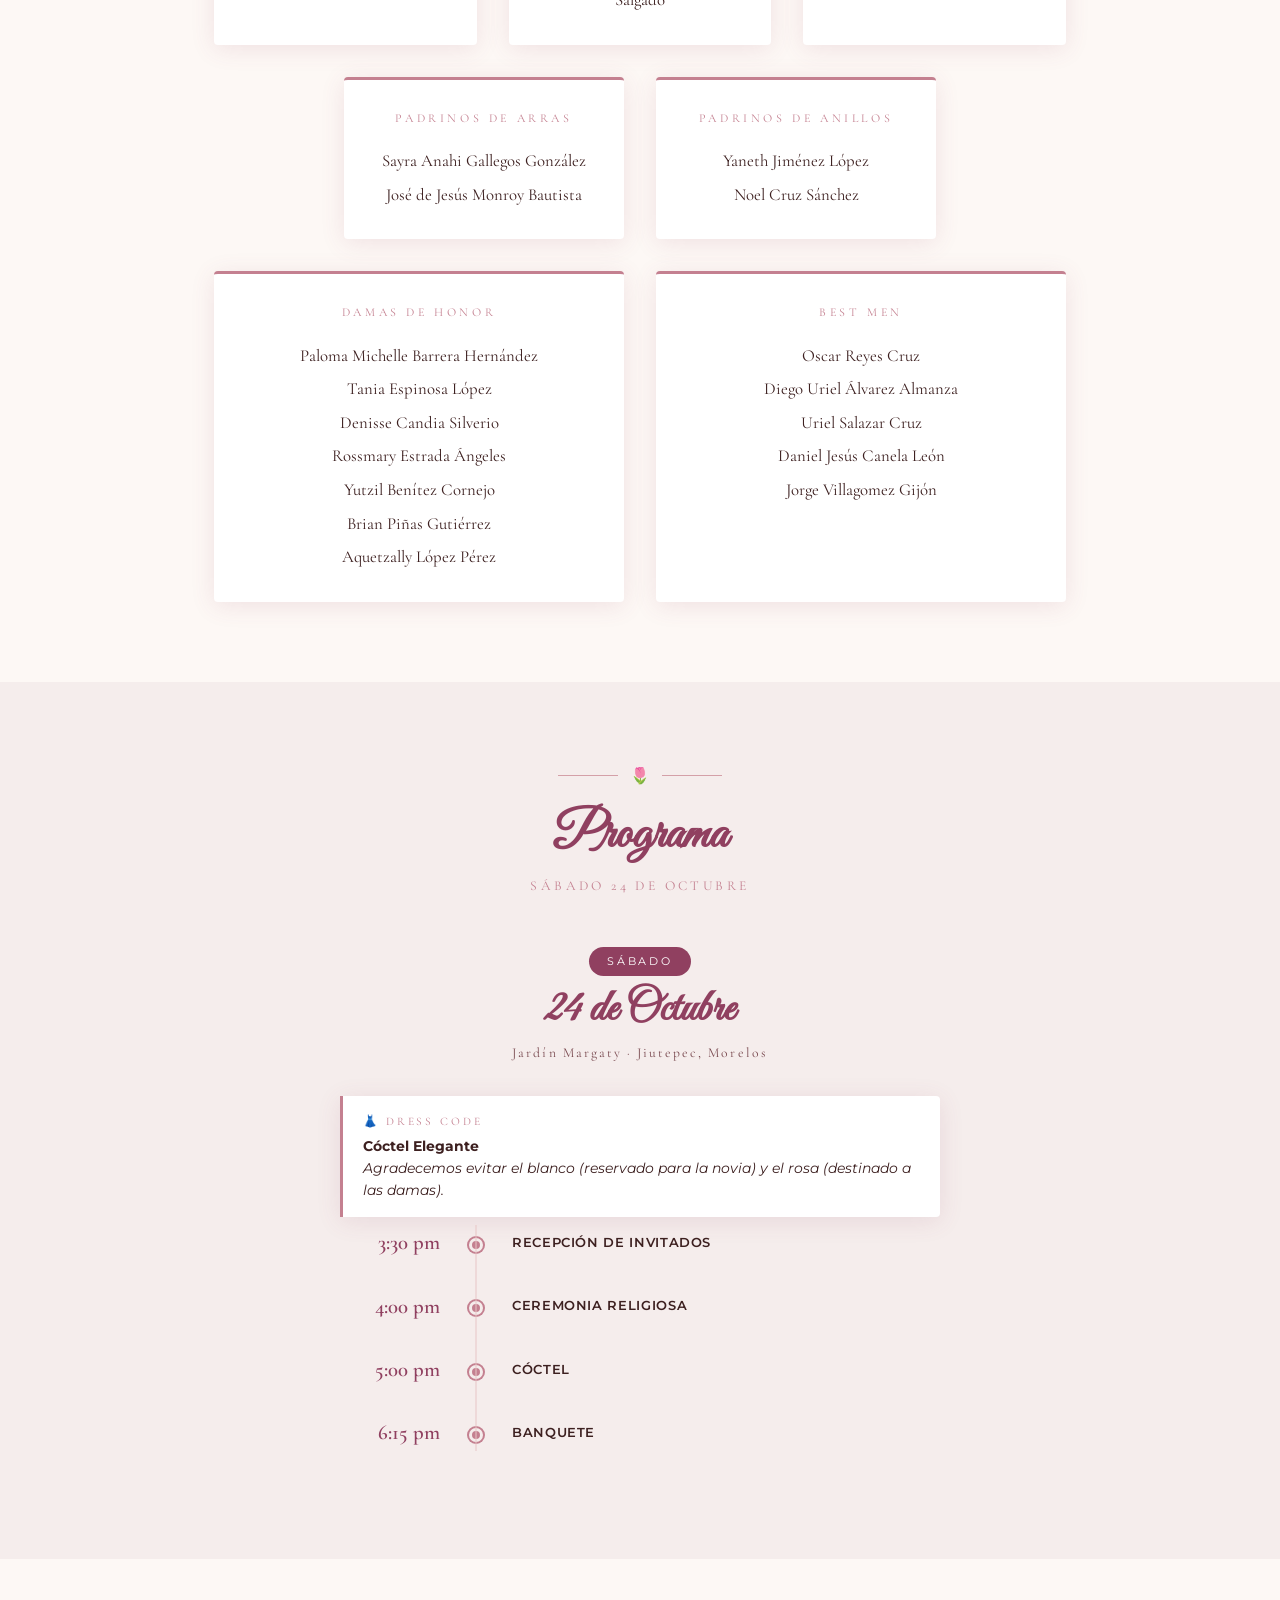
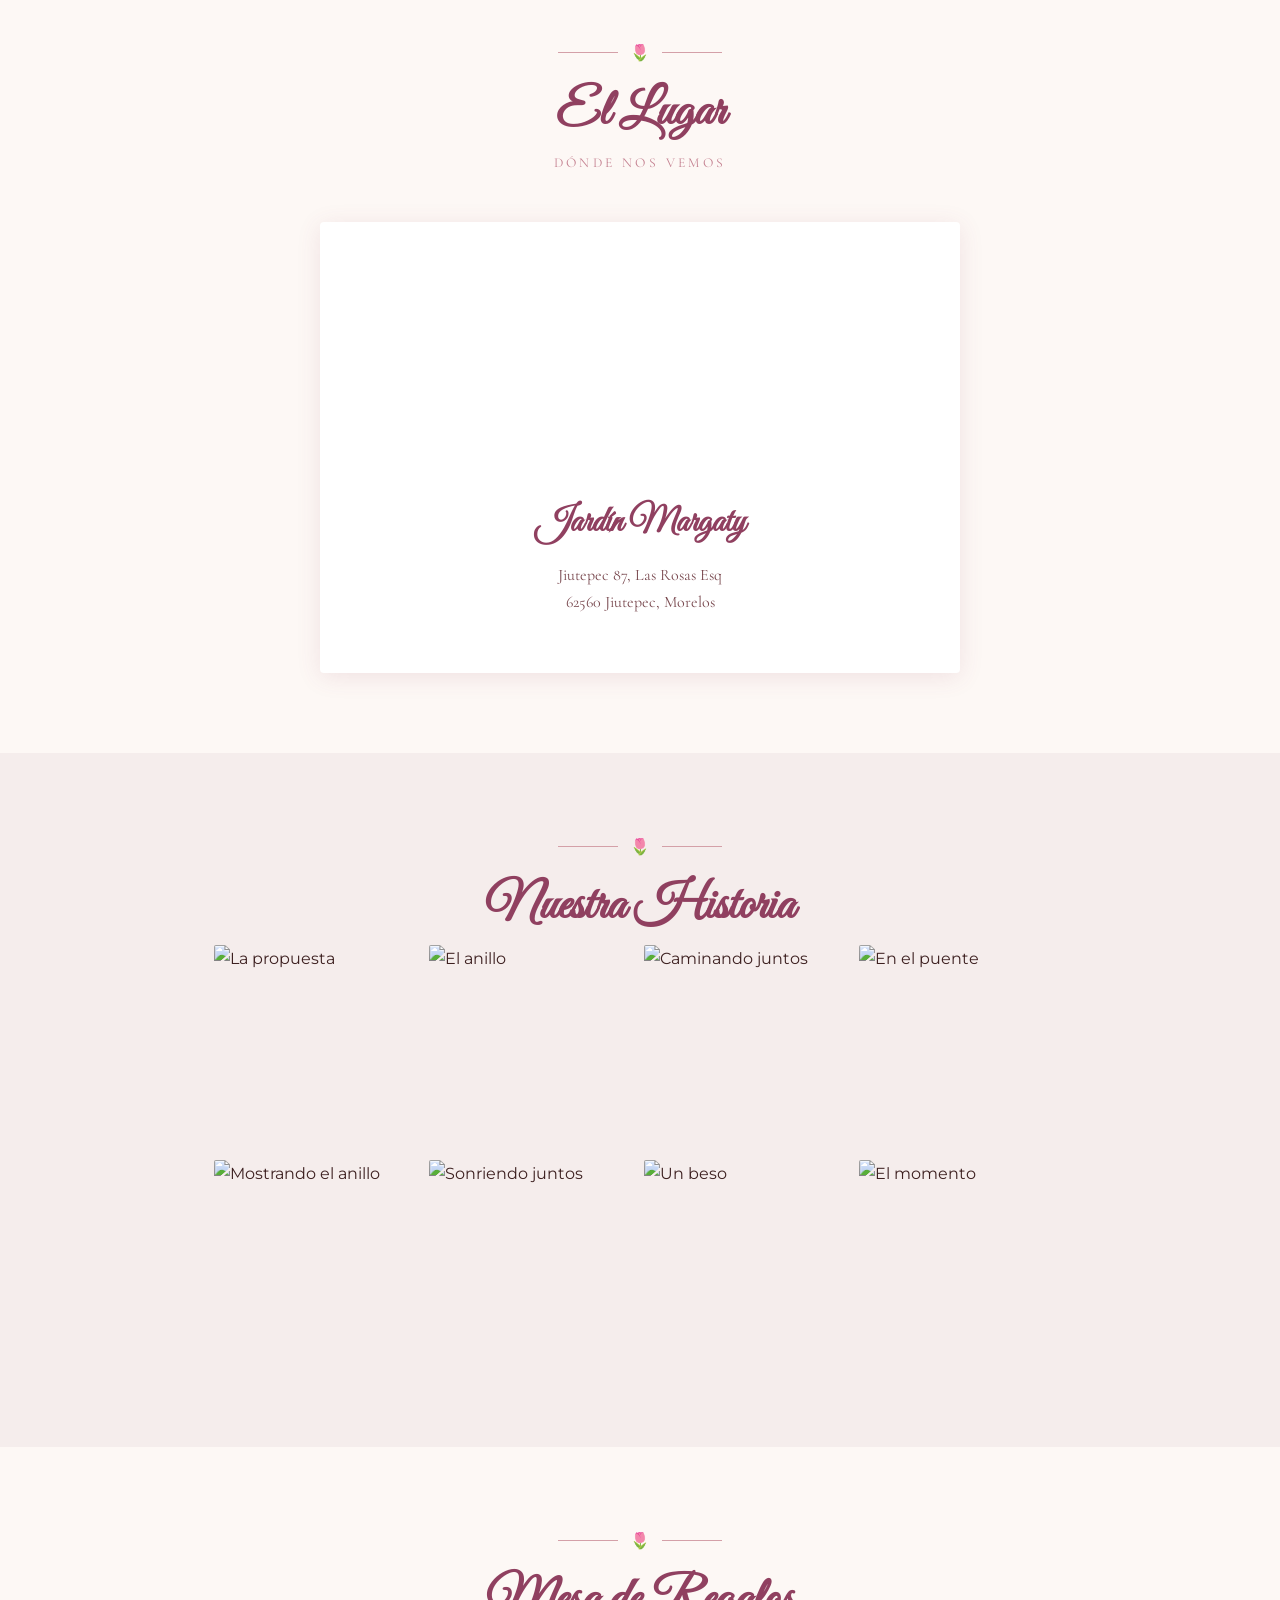
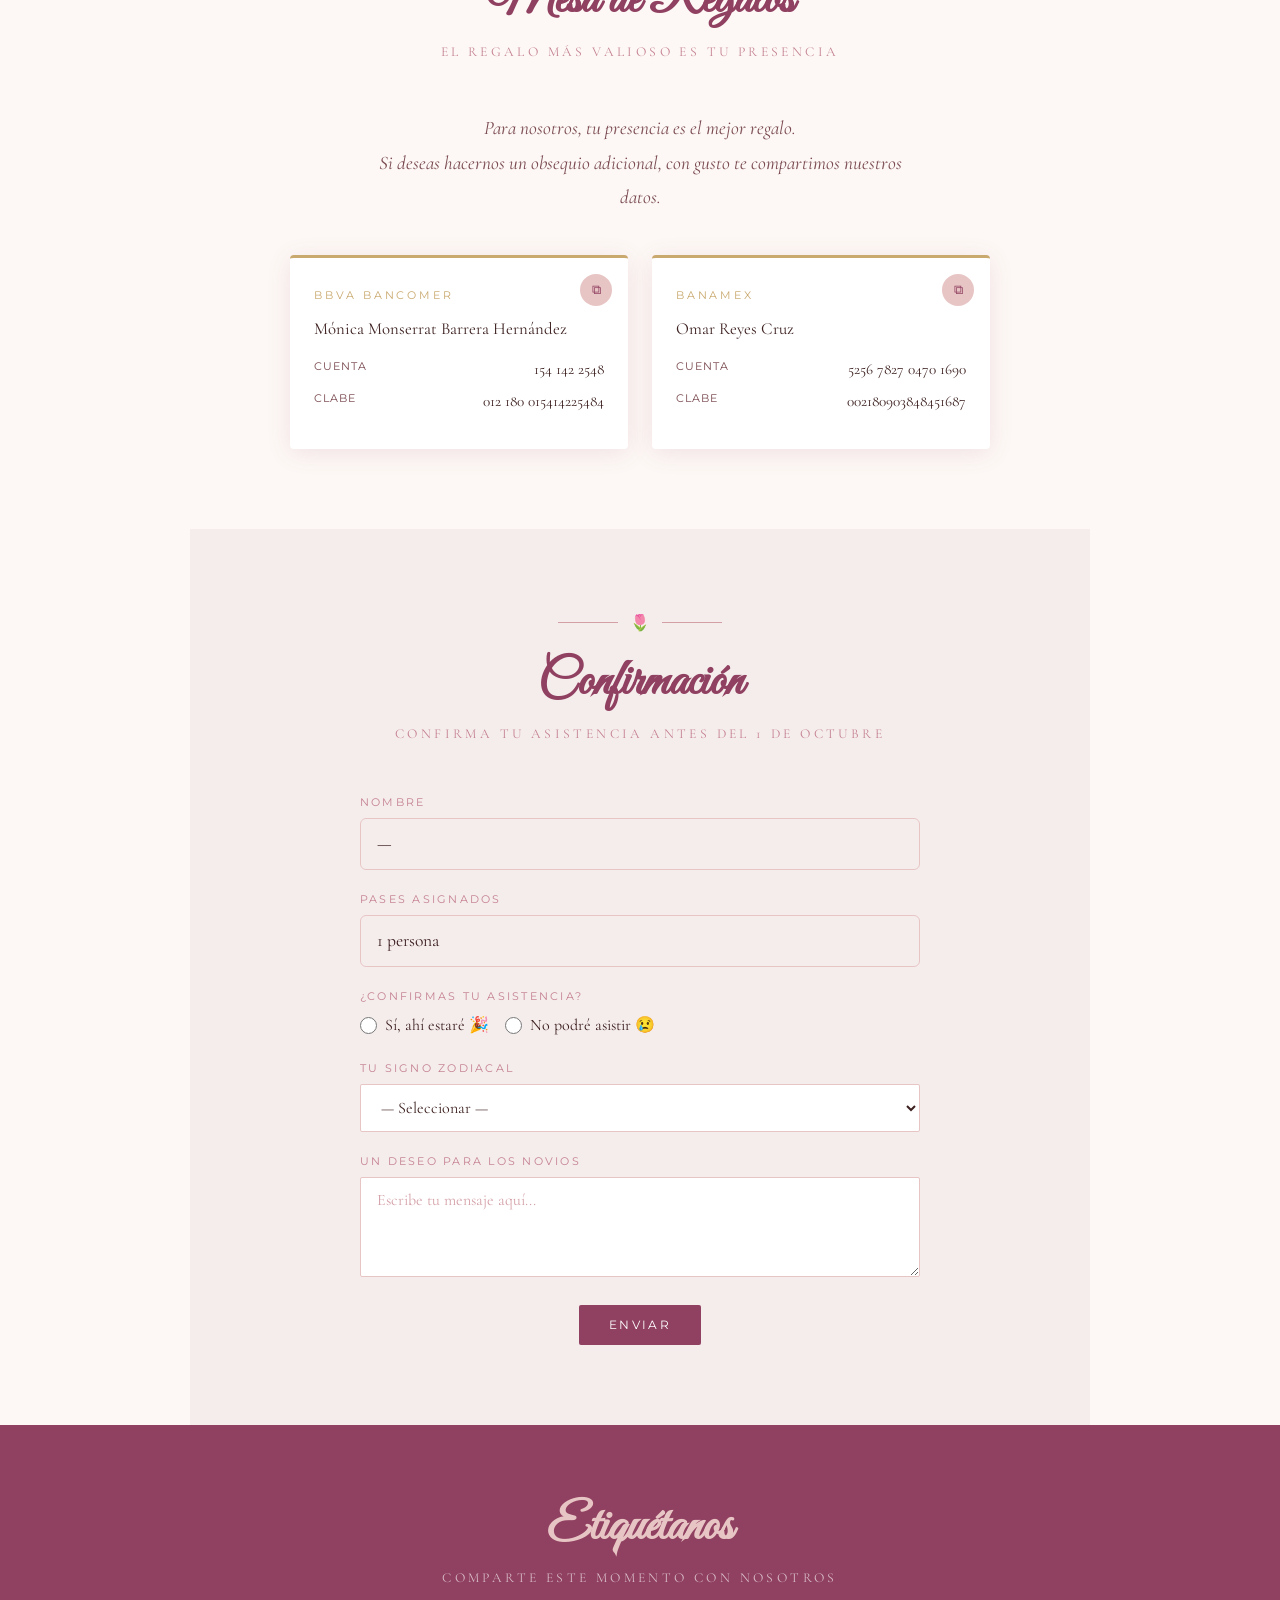
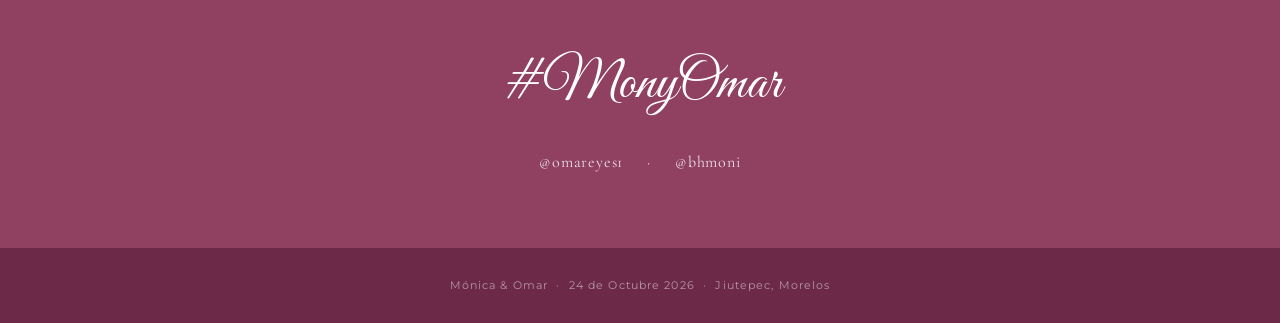
==== commit 09cf9e79: "Redistribuir cortejo en 3 filas para eliminar espacio vacío Padres/Padrinos en filas superiores, Dam" ====
--- a/index.html
+++ b/index.html
@@ -104,6 +104,10 @@
           Noel Cruz Sánchez
         </p>
       </div>
+
+    </div>
+
+    <div class="cortejo__grid cortejo__grid--duo">
 
       <div class="cortejo__group fade-in">
         <p class="cortejo__group-title">Damas de Honor</p>
--- a/assets/css/style.css
+++ b/assets/css/style.css
@@ -259,13 +259,25 @@
    CORTEJO
    ============================================================ */
 .cortejo__grid {
-  display: grid;
-  grid-template-columns: repeat(auto-fit, minmax(240px, 1fr));
+  display: flex;
+  flex-wrap: wrap;
+  justify-content: center;
   gap: 32px;
   margin-top: 8px;
 }
 
+.cortejo__grid--duo {
+  margin-top: 32px;
+}
+
+.cortejo__grid--duo .cortejo__group {
+  flex: 1 1 320px;
+  max-width: 420px;
+}
+
 .cortejo__group {
+  flex: 1 1 240px;
+  max-width: 280px;
   text-align: center;
   padding: 28px 20px;
   background: var(--blanco);
